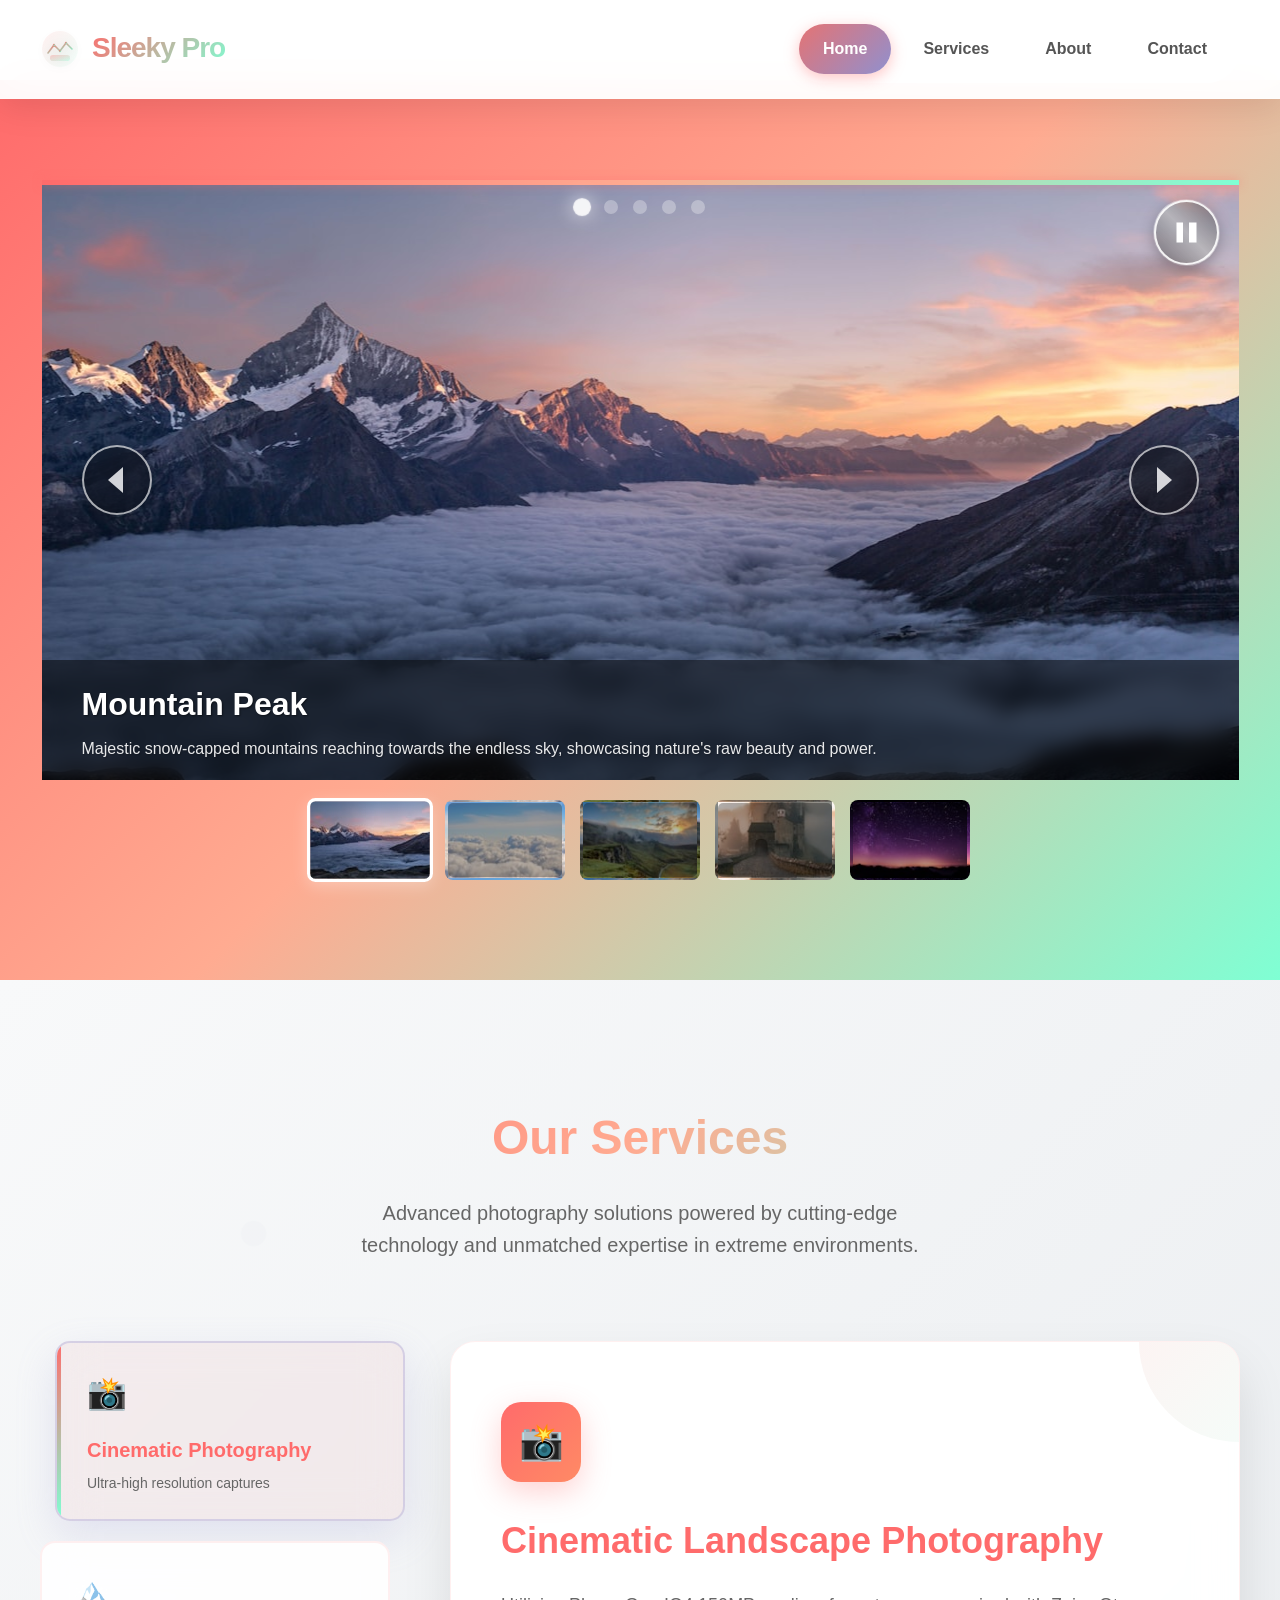
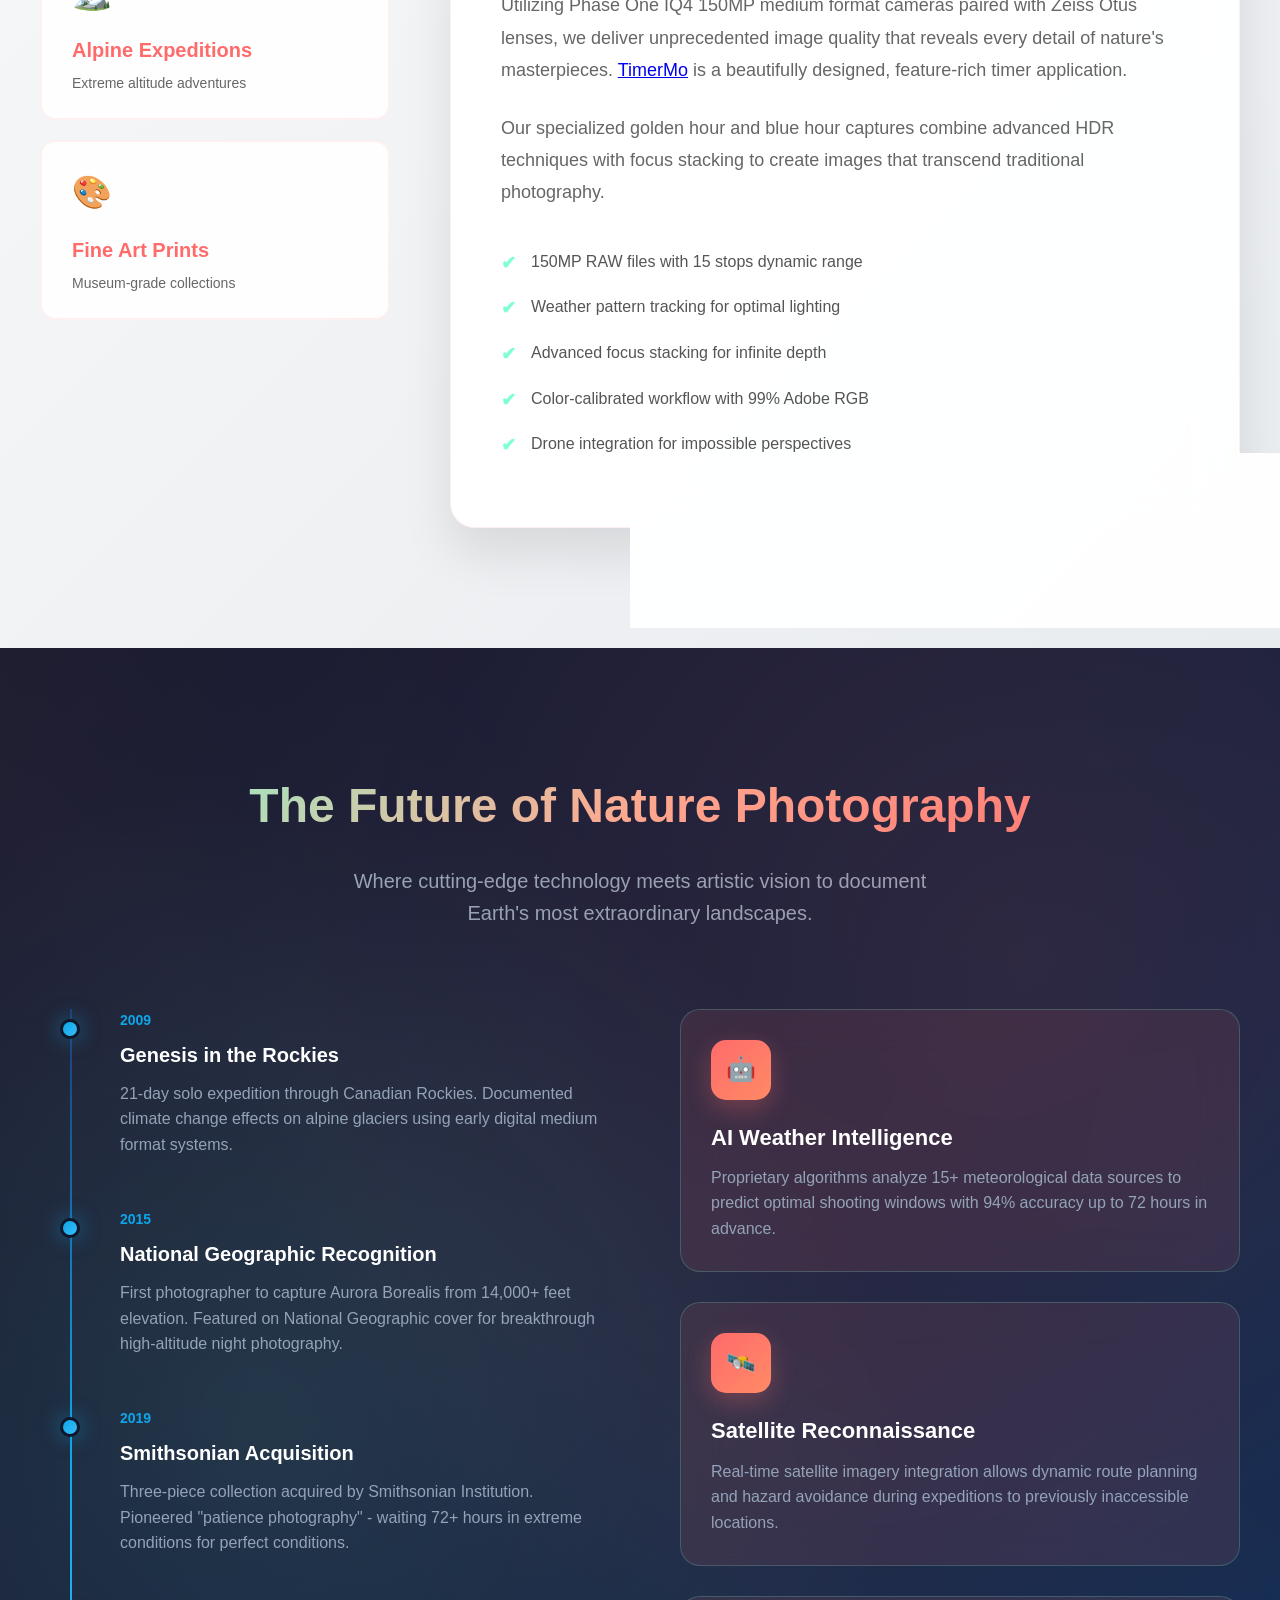
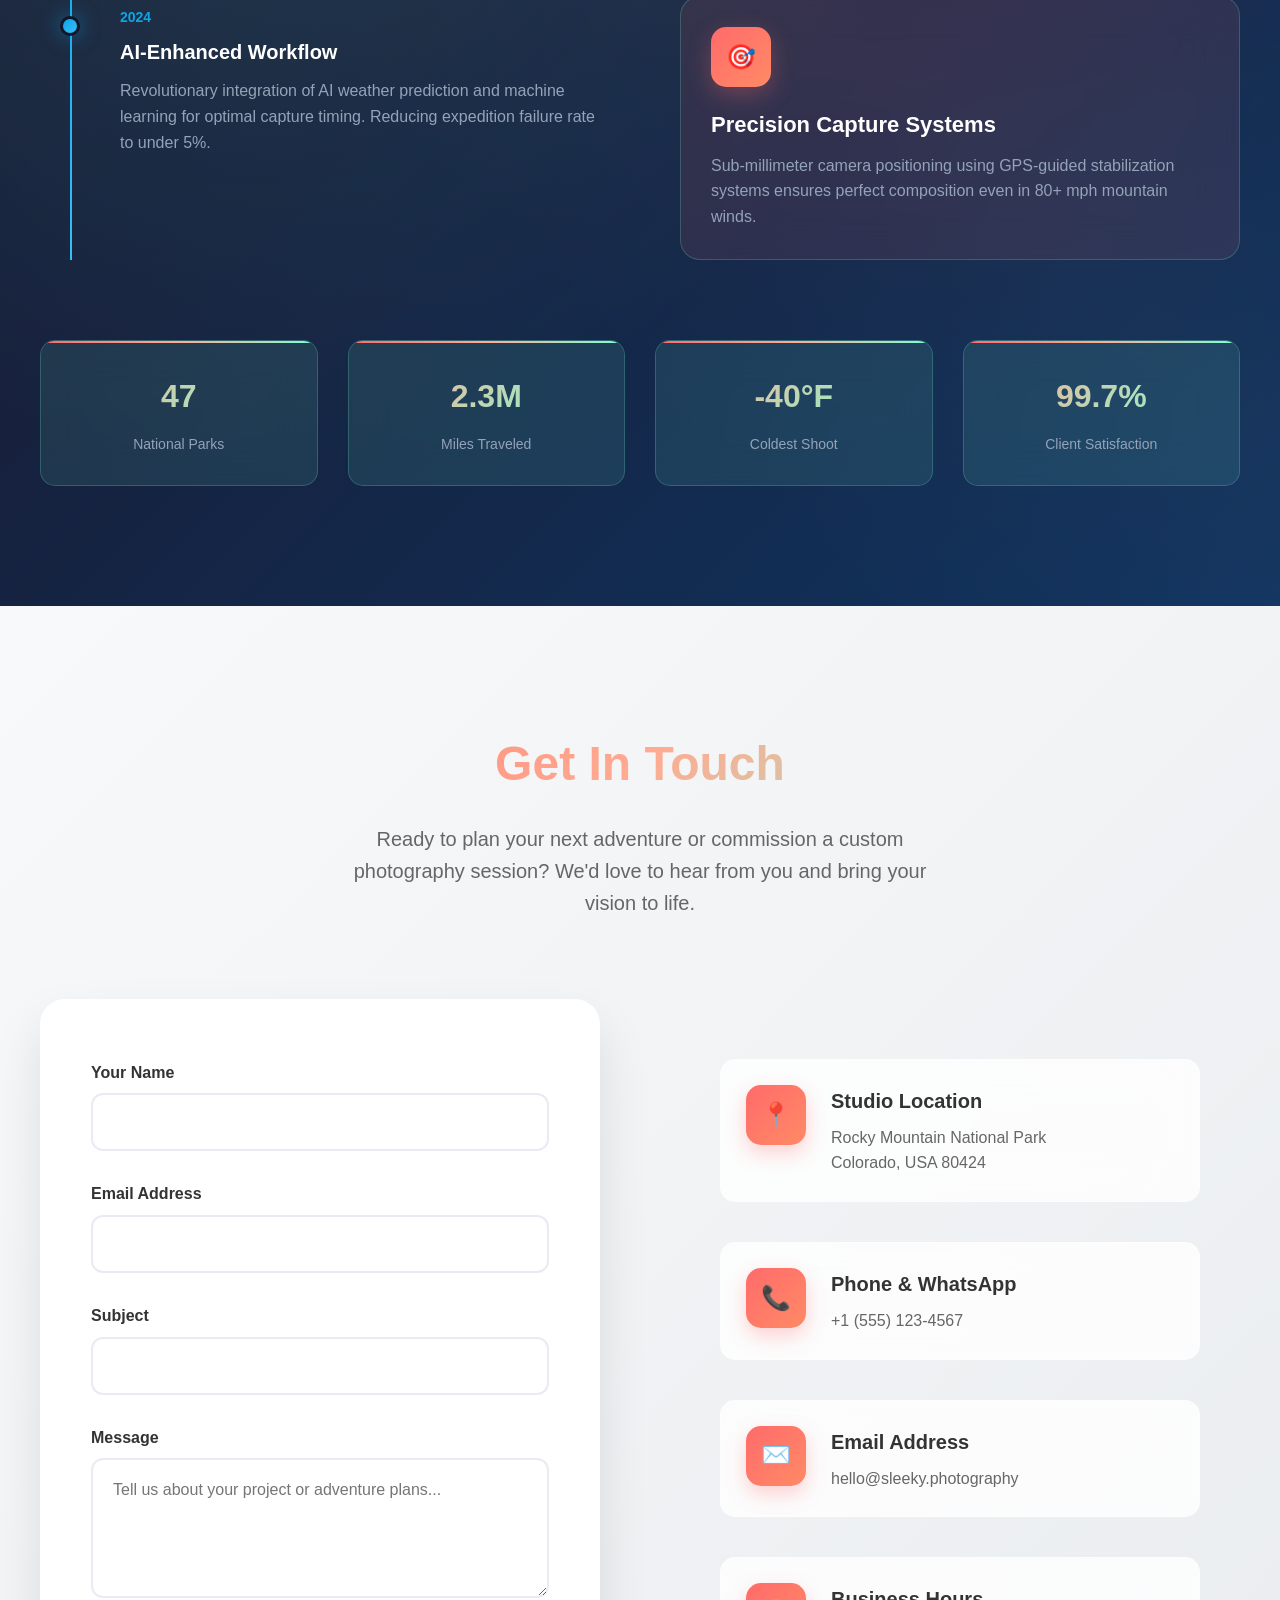
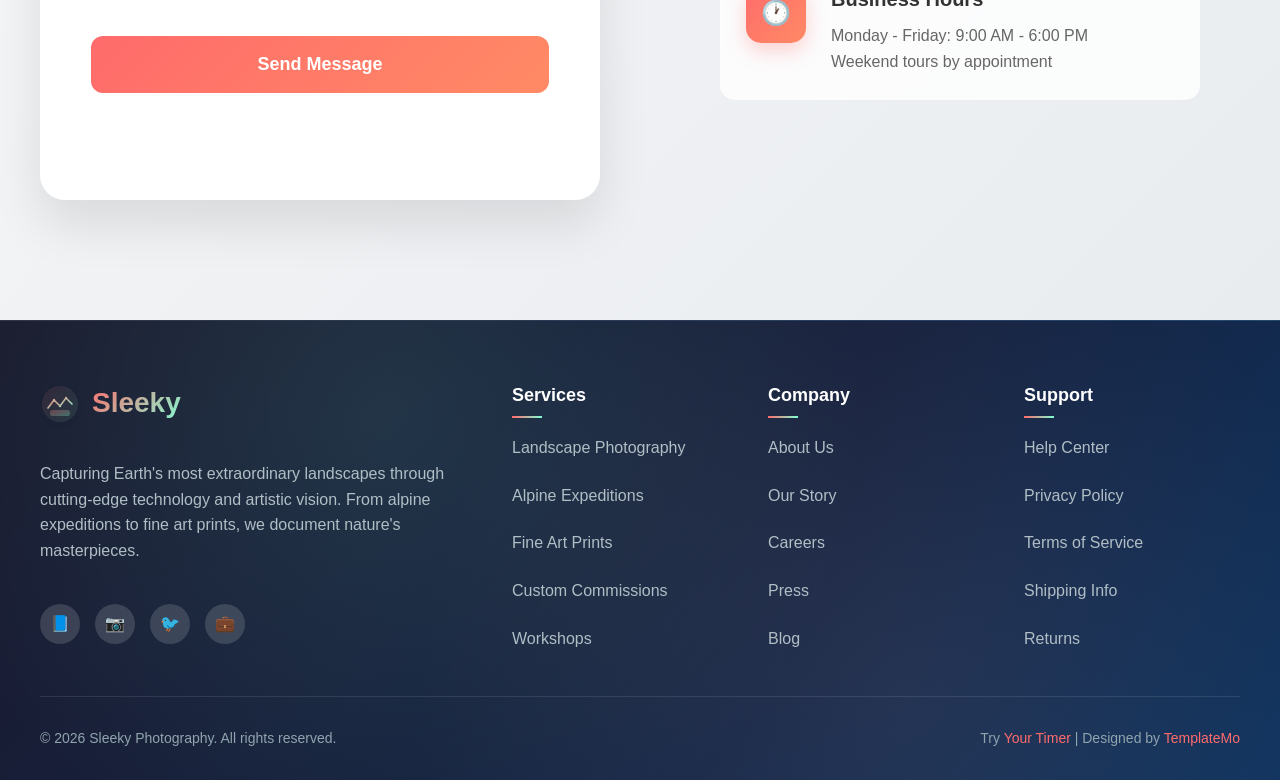
==== index.html @ 311a7093 "⚡️ Add: 기본 파일 생성" ====
<!DOCTYPE html>
<html lang="en">
<head>
    <meta charset="UTF-8">
    <meta name="viewport" content="width=device-width, initial-scale=1.0">
    <title>Sleeky Pro - Premium Photography & Nature</title>
    <link rel="stylesheet" href="templatemo-sleeky-pro.css">
<!-- TemplateMo 598 Sleeky Pro
https://templatemo.com/tm-598-sleeky-pro
-->
</head>
<body>
    <!-- Header -->
    <header class="header" id="header">
        <nav class="nav-container">
            <a href="#home" class="logo-container">
                <svg class="logo-svg" viewBox="0 0 100 100" xmlns="http://www.w3.org/2000/svg">
                    <defs>
                        <linearGradient id="logoGradient" x1="0%" y1="0%" x2="100%" y2="100%">
                            <stop offset="0%" style="stop-color:#FF6B6B"/>
                            <stop offset="100%" style="stop-color:#7FFFD4"/>
                        </linearGradient>
                    </defs>
                    <circle cx="50" cy="50" r="45" fill="url(#logoGradient)" opacity="0.1"/>
                    <path d="M20 60 L35 40 L50 55 L65 35 L80 50" stroke="url(#logoGradient)" stroke-width="4" fill="none" stroke-linecap="round" stroke-linejoin="round"/>
                    <circle cx="35" cy="40" r="3" fill="url(#logoGradient)"/>
                    <circle cx="50" cy="55" r="3" fill="url(#logoGradient)"/>
                    <circle cx="65" cy="35" r="3" fill="url(#logoGradient)"/>
                    <rect x="25" y="65" width="50" height="15" rx="7" fill="url(#logoGradient)" opacity="0.3"/>
                </svg>
                <span class="logo-text">Sleeky Pro</span>
            </a>
            <ul class="nav-menu" id="navMenu">
                <li><a href="#home" class="nav-link active">Home</a></li>
                <li><a href="#services" class="nav-link">Services</a></li>
                <li><a href="#about" class="nav-link">About</a></li>
                <li><a href="#contact" class="nav-link">Contact</a></li>
            </ul>
            <button class="hamburger" id="hamburger">
                <span></span>
                <span></span>
                <span></span>
            </button>
        </nav>
    </header>

    <!-- Hero Section with Slider -->
    <section id="home" class="hero">
        <div class="slider-container">
            <div class="progress-ring">
                <div class="progress-bar" id="progressBar"></div>
            </div>
            
            <div class="slider-stage" id="sliderStage"></div>
            <!-- You can edit slider images in JS file -->
            <!-- Edit templatemo-sleeky-scripts.js for image path / image filenames -->
            <div class="text-overlay" id="textOverlay">
                <h2 class="slide-title" id="slideTitle">Mountain Peak</h2>
                <p class="slide-description" id="slideDescription">Majestic snow-capped mountains reaching towards the endless sky, showcasing nature's raw beauty and power.</p>
            </div>
            
            <button class="nav-arrow prev" id="prevArrow" aria-label="Previous"></button>
            <button class="nav-arrow next" id="nextArrow" aria-label="Next"></button>
            
            <div class="controls">
                <button class="control-btn play-pause-btn" id="playPauseBtn" title="Play/Pause">
                    <span class="play-icon"></span>
                    <span class="pause-icon"></span>
                </button>
            </div>
            
            <div class="dots" id="dots"></div>
            <div class="thumbnails-container" id="thumbnails"></div>
        </div>
    </section>

    <!-- Services Section -->
    <section id="services" class="section services">
        <div class="section-container">
            <div class="section-header">
                <h2 class="section-title">Our Services</h2>
                <p class="section-subtitle">Advanced photography solutions powered by cutting-edge technology and unmatched expertise in extreme environments.</p>
            </div>
            
            <div class="services-container">
                <div class="services-tabs">
                    <div class="service-tab active" data-service="photography">
                        <span class="service-tab-icon">📸</span>
                        <h3>Cinematic Photography</h3>
                        <p>Ultra-high resolution captures</p>
                    </div>
                    
                    <div class="service-tab" data-service="expeditions">
                        <span class="service-tab-icon">🏔️</span>
                        <h3>Alpine Expeditions</h3>
                        <p>Extreme altitude adventures</p>
                    </div>
                    
                    <div class="service-tab" data-service="prints">
                        <span class="service-tab-icon">🎨</span>
                        <h3>Fine Art Prints</h3>
                        <p>Museum-grade collections</p>
                    </div>
                </div>
                
                <div class="services-content">
                    <div class="service-content active" id="photography">
                        <div class="service-content-icon">📸</div>
                        <h2>Cinematic Landscape Photography</h2>
                        <p>Utilizing Phase One IQ4 150MP medium format cameras paired with Zeiss Otus lenses, we deliver unprecedented image quality that reveals every detail of nature's masterpieces. <a href="https://timermo.com" rel="nofollow" target="_blank">TimerMo</a> is a beautifully designed, feature-rich timer application.</p>
                        <p>Our specialized golden hour and blue hour captures combine advanced HDR techniques with focus stacking to create images that transcend traditional photography.</p>
                        <ul class="service-features">
                            <li>150MP RAW files with 15 stops dynamic range</li>
                            <li>Weather pattern tracking for optimal lighting</li>
                            <li>Advanced focus stacking for infinite depth</li>
                            <li>Color-calibrated workflow with 99% Adobe RGB</li>
                            <li>Drone integration for impossible perspectives</li>
                        </ul>
                    </div>
                    
                    <div class="service-content" id="expeditions">
                        <div class="service-content-icon">🏔️</div>
                        <h2>Alpine Expedition Photography</h2>
                        <p>Multi-day backcountry expeditions to remote peaks above 12,000 feet, accessible only by helicopter or multi-day trek. Our certified IFMGA mountain guides ensure safety while capturing impossible shots.</p>
                        <p>Each expedition is limited to 3 participants and includes professional drone pilots, survival gear, and satellite communication systems.</p>
                        <ul class="service-features">
                            <li>IFMGA certified mountain guides</li>
                            <li>Professional-grade drone cinematography</li>
                            <li>Satellite emergency communication</li>
                            <li>Weather-sealed camera systems rated to -40°F</li>
                            <li>Helicopter access to remote locations</li>
                        </ul>
                    </div>
                    
                    <div class="service-content" id="prints">
                        <div class="service-content-icon">🎨</div>
                        <h2>Museum-Grade Fine Art Prints</h2>
                        <p>Hand-selected archival pigment prints on premium Japanese Kozo paper, printed using 12-color K3 pigment technology for 200+ year archival stability.</p>
                        <p>Each print includes detailed metadata: GPS coordinates, elevation, weather conditions, and the complete story behind the capture.</p>
                        <ul class="service-features">
                            <li>Limited editions of 25 pieces maximum</li>
                            <li>Hand-signed and numbered by the artist</li>
                            <li>Custom museum-quality framing available</li>
                            <li>Certificate of authenticity with each purchase</li>
                            <li>Available in sizes up to 72"×48"</li>
                        </ul>
                    </div>
                </div>
            </div>
        </div>
    </section>

    <!-- About Section -->
    <section id="about" class="section about">
        <div class="section-container">
            <div class="section-header">
                <h2 class="section-title">The Future of Nature Photography</h2>
                <p class="section-subtitle">Where cutting-edge technology meets artistic vision to document Earth's most extraordinary landscapes.</p>
            </div>
            
            <div class="about-grid">
                <div class="about-timeline">
                    <div class="timeline-line"></div>
                    
                    <div class="timeline-item">
                        <div class="timeline-dot"></div>
                        <div class="timeline-year">2009</div>
                        <div class="timeline-title">Genesis in the Rockies</div>
                        <div class="timeline-description">21-day solo expedition through Canadian Rockies. Documented climate change effects on alpine glaciers using early digital medium format systems.</div>
                    </div>
                    
                    <div class="timeline-item">
                        <div class="timeline-dot"></div>
                        <div class="timeline-year">2015</div>
                        <div class="timeline-title">National Geographic Recognition</div>
                        <div class="timeline-description">First photographer to capture Aurora Borealis from 14,000+ feet elevation. Featured on National Geographic cover for breakthrough high-altitude night photography.</div>
                    </div>
                    
                    <div class="timeline-item">
                        <div class="timeline-dot"></div>
                        <div class="timeline-year">2019</div>
                        <div class="timeline-title">Smithsonian Acquisition</div>
                        <div class="timeline-description">Three-piece collection acquired by Smithsonian Institution. Pioneered "patience photography" - waiting 72+ hours in extreme conditions for perfect conditions.</div>
                    </div>
                    
                    <div class="timeline-item">
                        <div class="timeline-dot"></div>
                        <div class="timeline-year">2024</div>
                        <div class="timeline-title">AI-Enhanced Workflow</div>
                        <div class="timeline-description">Revolutionary integration of AI weather prediction and machine learning for optimal capture timing. Reducing expedition failure rate to under 5%.</div>
                    </div>
                </div>
                
                <div class="about-tech">
                    <div class="tech-card">
                        <div class="tech-icon">🤖</div>
                        <div class="tech-title">AI Weather Intelligence</div>
                        <div class="tech-description">Proprietary algorithms analyze 15+ meteorological data sources to predict optimal shooting windows with 94% accuracy up to 72 hours in advance.</div>
                    </div>
                    
                    <div class="tech-card">
                        <div class="tech-icon">🛰️</div>
                        <div class="tech-title">Satellite Reconnaissance</div>
                        <div class="tech-description">Real-time satellite imagery integration allows dynamic route planning and hazard avoidance during expeditions to previously inaccessible locations.</div>
                    </div>
                    
                    <div class="tech-card">
                        <div class="tech-icon">🎯</div>
                        <div class="tech-title">Precision Capture Systems</div>
                        <div class="tech-description">Sub-millimeter camera positioning using GPS-guided stabilization systems ensures perfect composition even in 80+ mph mountain winds.</div>
                    </div>
                </div>
            </div>

            <div class="stats-futuristic">
                <div class="stat-futuristic">
                    <h4>47</h4>
                    <p>National Parks</p>
                </div>
                <div class="stat-futuristic">
                    <h4>2.3M</h4>
                    <p>Miles Traveled</p>
                </div>
                <div class="stat-futuristic">
                    <h4>-40°F</h4>
                    <p>Coldest Shoot</p>
                </div>
                <div class="stat-futuristic">
                    <h4>99.7%</h4>
                    <p>Client Satisfaction</p>
                </div>
            </div>
        </div>
    </section>

    <!-- Contact Section -->
    <section id="contact" class="section contact">
        <div class="section-container">
            <div class="section-header">
                <h2 class="section-title">Get In Touch</h2>
                <p class="section-subtitle">Ready to plan your next adventure or commission a custom photography session? We'd love to hear from you and bring your vision to life.</p>
            </div>
            
            <div class="contact-content">
                <div class="contact-form">
                    <form id="contactForm">
                        <div class="form-group">
                            <label for="name">Your Name</label>
                            <input type="text" id="name" name="name" required>
                        </div>
                        
                        <div class="form-group">
                            <label for="email">Email Address</label>
                            <input type="email" id="email" name="email" required>
                        </div>
                        
                        <div class="form-group">
                            <label for="subject">Subject</label>
                            <input type="text" id="subject" name="subject" required>
                        </div>
                        
                        <div class="form-group">
                            <label for="message">Message</label>
                            <textarea id="message" name="message" placeholder="Tell us about your project or adventure plans..." required></textarea>
                        </div>
                        
                        <button type="submit" class="submit-btn">Send Message</button>
                    </form>
                </div>
                
                <div class="contact-info">
                    <div class="contact-item">
                        <div class="contact-icon">📍</div>
                        <div class="contact-details">
                            <h4>Studio Location</h4>
                            <p>Rocky Mountain National Park<br>Colorado, USA 80424</p>
                        </div>
                    </div>
                    
                    <div class="contact-item">
                        <div class="contact-icon">📞</div>
                        <div class="contact-details">
                            <h4>Phone & WhatsApp</h4>
                            <p>+1 (555) 123-4567</p>
                        </div>
                    </div>
                    
                    <div class="contact-item">
                        <div class="contact-icon">✉️</div>
                        <div class="contact-details">
                            <h4>Email Address</h4>
                            <p>hello@sleeky.photography</p>
                        </div>
                    </div>
                    
                    <div class="contact-item">
                        <div class="contact-icon">🕐</div>
                        <div class="contact-details">
                            <h4>Business Hours</h4>
                            <p>Monday - Friday: 9:00 AM - 6:00 PM<br>Weekend tours by appointment</p>
                        </div>
                    </div>
                </div>
            </div>
        </div>
    </section>

    <!-- Footer -->
    <footer class="footer">
        <div class="footer-content">
            <div class="footer-main">
                <div class="footer-brand">
                    <div class="footer-logo">
                        <svg class="logo-svg" viewBox="0 0 100 100" xmlns="http://www.w3.org/2000/svg">
                            <defs>
                                <linearGradient id="footerLogoGradient" x1="0%" y1="0%" x2="100%" y2="100%">
                                    <stop offset="0%" style="stop-color:#FF6B6B"/>
                                    <stop offset="100%" style="stop-color:#7FFFD4"/>
                                </linearGradient>
                            </defs>
                            <circle cx="50" cy="50" r="45" fill="url(#footerLogoGradient)" opacity="0.1"/>
                            <path d="M20 60 L35 40 L50 55 L65 35 L80 50" stroke="url(#footerLogoGradient)" stroke-width="4" fill="none" stroke-linecap="round" stroke-linejoin="round"/>
                            <circle cx="35" cy="40" r="3" fill="url(#footerLogoGradient)"/>
                            <circle cx="50" cy="55" r="3" fill="url(#footerLogoGradient)"/>
                            <circle cx="65" cy="35" r="3" fill="url(#footerLogoGradient)"/>
                            <rect x="25" y="65" width="50" height="15" rx="7" fill="url(#footerLogoGradient)" opacity="0.3"/>
                        </svg>
                        <span class="footer-logo-text">Sleeky</span>
                    </div>
                    <p class="footer-description">Capturing Earth's most extraordinary landscapes through cutting-edge technology and artistic vision. From alpine expeditions to fine art prints, we document nature's masterpieces.</p>
                    <div class="footer-social">
                        <a href="#" class="social-link">📘</a>
                        <a href="#" class="social-link">📷</a>
                        <a href="#" class="social-link">🐦</a>
                        <a href="#" class="social-link">💼</a>
                    </div>
                </div>
                
                <div class="footer-section">
                    <h4>Services</h4>
                    <div class="footer-links">
                        <a href="#" class="footer-link">Landscape Photography</a>
                        <a href="#" class="footer-link">Alpine Expeditions</a>
                        <a href="#" class="footer-link">Fine Art Prints</a>
                        <a href="#" class="footer-link">Custom Commissions</a>
                        <a href="#" class="footer-link">Workshops</a>
                    </div>
                </div>
                
                <div class="footer-section">
                    <h4>Company</h4>
                    <div class="footer-links">
                        <a href="#" class="footer-link">About Us</a>
                        <a href="#" class="footer-link">Our Story</a>
                        <a href="#" class="footer-link">Careers</a>
                        <a href="#" class="footer-link">Press</a>
                        <a href="#" class="footer-link">Blog</a>
                    </div>
                </div>
                
                <div class="footer-section">
                    <h4>Support</h4>
                    <div class="footer-links">
                        <a href="#" class="footer-link">Help Center</a>
                        <a href="#" class="footer-link">Privacy Policy</a>
                        <a href="#" class="footer-link">Terms of Service</a>
                        <a href="#" class="footer-link">Shipping Info</a>
                        <a href="#" class="footer-link">Returns</a>
                    </div>
                </div>
            </div>
            
            <div class="footer-bottom">
                <div class="footer-copyright">
                    © 2026 Sleeky Photography. All rights reserved.
                </div>
                <div class="footer-credits">
                    Try <a href="https://timermo.com" rel="nofollow" target="_blank">Your Timer</a>
                     | Designed by <a href="https://templatemo.com" target="_blank" rel="noopener nofollow">TemplateMo</a>
                </div>
            </div>
        </div>
    </footer>

    <script src="templatemo-sleeky-scripts.js"></script>
</body>
</html>
---- templatemo-sleeky-pro.css ----
/* Sleeky Pro - Premium Photography Template Styles */

/*

TemplateMo 598 Sleeky Pro

https://templatemo.com/tm-598-sleeky-pro

*/
* {
    margin: 0;
    padding: 0;
    box-sizing: border-box;
}

body {
    font-family: 'Segoe UI', Tahoma, Geneva, Verdana, sans-serif;
    line-height: 1.6;
    color: #333;
    overflow-x: hidden;
}

html {
    scroll-behavior: smooth;
}

/* Header Styles */
.header {
    position: fixed;
    top: 0;
    width: 100%;
    background: rgba(255, 255, 255, 0.95);
    backdrop-filter: blur(20px);
    border-bottom: 1px solid rgba(255, 255, 255, 0.2);
    box-shadow: 0 8px 32px rgba(0, 0, 0, 0.1);
    z-index: 1000;
    padding: 0 20px;
    transition: all 0.3s ease;
}

.header.scrolled {
    background: rgba(255, 255, 255, 0.98);
    backdrop-filter: blur(25px);
    box-shadow: 0 12px 40px rgba(0, 0, 0, 0.15);
}

.nav-container {
    max-width: 1200px;
    margin: 0 auto;
    display: flex;
    justify-content: space-between;
    align-items: center;
    padding: 15px 0;
}

.logo-container {
    display: flex;
    align-items: center;
    gap: 12px;
    text-decoration: none;
}

.logo-svg {
    width: 40px;
    height: 40px;
    filter: drop-shadow(0 2px 4px rgba(0, 0, 0, 0.1));
}

.logo-text {
    font-size: 28px;
    font-weight: 700;
    background: linear-gradient(135deg, #FF6B6B, #7FFFD4);
    -webkit-background-clip: text;
    -webkit-text-fill-color: transparent;
    background-clip: text;
    letter-spacing: -1px;
}

.nav-menu {
    display: flex;
    list-style: none;
    gap: 8px;
    background: rgba(255, 255, 255, 0.8);
    padding: 8px;
    border-radius: 50px;
    backdrop-filter: blur(10px);
    border: 1px solid rgba(255, 255, 255, 0.3);
}

.nav-menu li {
    position: relative;
}

.nav-menu a {
    color: #555;
    text-decoration: none;
    transition: all 0.3s ease;
    font-weight: 600;
    padding: 12px 24px;
    border-radius: 25px;
    position: relative;
    display: block;
}

.nav-menu a:hover {
    color: #FF6B6B;
    background: rgba(255, 107, 107, 0.1);
}

.nav-menu a.active {
    color: white;
    background: linear-gradient(135deg, #E57373, #9090CF);
    box-shadow: 0 4px 15px rgba(255, 107, 107, 0.4);
}

.hamburger {
    display: none;
    flex-direction: column;
    cursor: pointer;
    background: none;
    border: none;
    padding: 8px;
    border-radius: 8px;
    transition: background 0.3s ease;
}

.hamburger:hover {
    background: rgba(255, 107, 107, 0.1);
}

.hamburger span {
    width: 25px;
    height: 3px;
    background: #555;
    margin: 3px 0;
    transition: 0.3s;
    border-radius: 2px;
}

.hamburger.active span:nth-child(1) {
    transform: rotate(-45deg) translate(-5px, 6px);
}

.hamburger.active span:nth-child(2) {
    opacity: 0;
}

.hamburger.active span:nth-child(3) {
    transform: rotate(45deg) translate(-5px, -6px);
}

/* Hero Section with Slider */
.hero {
	margin-top: 80px;
    min-height: 100vh;
    background: linear-gradient(135deg, #FF6B6B 0%, #FFAB91 50%, #7FFFD4 100%);
    display: flex;
    justify-content: center;
    align-items: center;
    overflow: hidden;
    position: relative;
}

.slider-container {
    width: 1197px; /* 1200px set as 1197px to prevent showing up some slicing lines */
    height: 700px;
    position: relative;
    perspective: 1500px;
    transform-style: preserve-3d;
    overflow: visible;
}

.slider-stage {
    width: 100%;
    height: 600px;
    position: relative;
    display: flex;
    transform-style: preserve-3d;
}

.slice-container {
    flex: 1;
    height: 100%;
    position: relative;
    transform-style: preserve-3d;
    overflow: hidden;
}

.slice-cube {
    width: 100%;
    height: 100%;
    position: relative;
    transform-style: preserve-3d;
    transition: transform 0.9s cubic-bezier(0.22, 1, 0.36, 1);
    transform-origin: center center;
}

.slice-cube {
    transform: translateZ(-300px) rotateX(0deg);
}

.slice-cube.rotate-1 {
    transform: translateZ(-300px) rotateX(90deg);
}

.slice-cube.rotate-2 {
    transform: translateZ(-300px) rotateX(180deg);
}

.slice-cube.rotate-3 {
    transform: translateZ(-300px) rotateX(270deg);
}

.slice-face {
    position: absolute;
    width: 100%;
    height: 100%;
    overflow: hidden;
    backface-visibility: hidden;
}

.slice-face.face-1 {
    transform: rotateX(0deg) translateZ(300px);
}

.slice-face.face-2 {
    transform: rotateX(-90deg) translateZ(300px);
}

.slice-face.face-3 {
    transform: rotateX(-180deg) translateZ(300px);
}

.slice-face.face-4 {
    transform: rotateX(-270deg) translateZ(300px);
}

.slice-image {
    position: absolute;
    height: 100%;
    background-size: cover;
    background-position: center;
}

.slice-container:nth-child(1) .slice-cube { transition-delay: 0s; }
.slice-container:nth-child(2) .slice-cube { transition-delay: 0.04s; }
.slice-container:nth-child(3) .slice-cube { transition-delay: 0.08s; }
.slice-container:nth-child(4) .slice-cube { transition-delay: 0.12s; }
.slice-container:nth-child(5) .slice-cube { transition-delay: 0.16s; }
.slice-container:nth-child(6) .slice-cube { transition-delay: 0.20s; }
.slice-container:nth-child(7) .slice-cube { transition-delay: 0.24s; }
.slice-container:nth-child(8) .slice-cube { transition-delay: 0.28s; }
.slice-container:nth-child(9) .slice-cube { transition-delay: 0.32s; }
.slice-container:nth-child(10) .slice-cube { transition-delay: 0.36s; }

.text-overlay {
    position: absolute;
    bottom: 100px;
    left: 0;
    right: 0;
    height: 120px;
    background: rgba(0, 0, 0, 0.5);
    backdrop-filter: blur(10px);
    display: flex;
    flex-direction: column;
    justify-content: center;
    padding: 0 40px;
    z-index: 102;
    opacity: 1;
    transform: translateY(0);
    transition: opacity 0.4s ease, transform 0.4s ease;
}

.text-overlay.hiding {
    opacity: 0;
    transform: translateY(10px);
}

.slide-title {
    color: white;
    font-size: 32px;
    font-weight: bold;
    margin: 0 0 8px 0;
    text-shadow: 1px 1px 2px rgba(0, 0, 0, 0.5);
}

.slide-description {
    color: rgba(255, 255, 255, 0.9);
    font-size: 16px;
    line-height: 1.4;
    margin: 0;
    text-shadow: 1px 1px 2px rgba(0, 0, 0, 0.3);
}

.controls {
    position: absolute;
    top: 20px;
    right: 20px;
    display: flex;
    gap: 15px;
    z-index: 103;
}

.control-btn {
    width: 65px;
    height: 65px;
    border: 2px solid rgba(255, 255, 255, 0.9);
    background: rgba(0, 0, 0, 0.4);
    backdrop-filter: blur(10px);
    border-radius: 50%;
    cursor: pointer;
    display: flex;
    align-items: center;
    justify-content: center;
    transition: all 0.2s ease;
    color: white;
    font-size: 26px;
    box-shadow: 0 4px 15px rgba(0, 0, 0, 0.3);
    padding: 0;
    position: relative;
}

.control-btn:hover:not(:disabled) {
    background: rgba(255, 255, 255, 0.15);
    transform: scale(1.05);
    box-shadow: 0 6px 25px rgba(255, 255, 255, 0.4);
    border-color: white;
}

.nav-arrow {
    position: absolute;
    top: 300px;
    transform: translateY(-50%);
    width: 70px;
    height: 70px;
    border: 2px solid rgba(255, 255, 255, 0.8);
    background: rgba(0, 0, 0, 0.4);
    backdrop-filter: blur(10px);
    border-radius: 50%;
    cursor: pointer;
    display: flex;
    align-items: center;
    justify-content: center;
    transition: all 0.2s ease;
    color: white;
    z-index: 102;
    opacity: 0.8;
    padding: 0;
    box-shadow: 0 4px 15px rgba(0, 0, 0, 0.3);
}

.nav-arrow:before {
    content: '';
    display: block;
    width: 0;
    height: 0;
    border-style: solid;
    transition: transform 0.2s ease;
}

.nav-arrow.prev:before {
    border-width: 13px 15px 13px 0;
    border-color: transparent white transparent transparent;
    margin-right: 2px;
}

.nav-arrow.next:before {
    border-width: 13px 0 13px 15px;
    border-color: transparent transparent transparent white;
    margin-left: 2px;
}

.nav-arrow:hover:not(:disabled) {
    opacity: 1;
    background: rgba(255, 255, 255, 0.15);
    transform: translateY(-50%) scale(1.05);
    box-shadow: 0 6px 25px rgba(255, 255, 255, 0.4);
    border-color: white;
}

.nav-arrow.prev {
    left: 40px;
}

.nav-arrow.next {
    right: 40px;
}

.play-pause-btn {
    position: relative;
}

.play-pause-btn::before {
    content: '';
    position: absolute;
    top: -3px;
    left: -3px;
    right: -3px;
    bottom: -3px;
    border-radius: 50%;
    background: linear-gradient(45deg, transparent, rgba(255, 255, 255, 0.5), transparent);
    opacity: 0;
    z-index: -1;
    animation: rotate 1.5s linear infinite;
}

.play-pause-btn:not(.paused)::before {
    opacity: 1;
}

@keyframes rotate {
    0% { transform: rotate(0deg); }
    100% { transform: rotate(360deg); }
}

.play-icon, .pause-icon {
    position: absolute;
    top: 50%;
    left: 50%;
    transform: translate(-50%, -50%);
    transition: opacity 0.2s ease, transform 0.2s ease;
    display: flex;
    align-items: center;
    justify-content: center;
    width: 100%;
    height: 100%;
}

.play-icon:before {
    content: '';
    display: block;
    width: 0;
    height: 0;
    border-style: solid;
    border-width: 11px 0 11px 18px;
    border-color: transparent transparent transparent white;
    margin-left: 4px;
}

.pause-icon:before {
    content: '';
    display: block;
    width: 20px;
    height: 20px;
    background: linear-gradient(to right, white 35%, transparent 35%, transparent 65%, white 65%);
}

.play-icon {
    opacity: 0;
    transform: translate(-50%, -50%) scale(0.8);
}

.pause-icon {
    opacity: 1;
    transform: translate(-50%, -50%) scale(1);
}

.play-pause-btn.paused .play-icon {
    opacity: 1;
    transform: translate(-50%, -50%) scale(1);
}

.play-pause-btn.paused .pause-icon {
    opacity: 0;
    transform: translate(-50%, -50%) scale(0.8);
}

.dots {
    position: absolute;
    top: 20px;
    left: 50%;
    transform: translateX(-50%);
    display: flex;
    gap: 15px;
    z-index: 103;
}

.thumbnails-container {
    position: absolute;
    bottom: 0px;
    left: 50%;
    transform: translateX(-50%);
    display: flex;
    gap: 15px;
    z-index: 104;
}

.thumbnail {
    width: 120px;
    height: 80px;
    border-radius: 8px;
    overflow: hidden;
    cursor: pointer;
    border: 3px solid transparent;
    transition: all 0.3s ease;
    background-size: cover;
    background-position: center;
    position: relative;
}

.thumbnail::after {
    content: '';
    position: absolute;
    top: 0;
    left: 0;
    right: 0;
    bottom: 0;
    background: rgba(0, 0, 0, 0.3);
    transition: all 0.3s ease;
}

.thumbnail:hover::after {
    background: rgba(0, 0, 0, 0.1);
}

.thumbnail.active {
    border-color: white;
    transform: scale(1.05);
    box-shadow: 0 4px 15px rgba(255, 255, 255, 0.3);
}

.thumbnail.active::after {
    background: rgba(0, 0, 0, 0);
}

.dot {
    width: 14px;
    height: 14px;
    border-radius: 50%;
    background: rgba(255, 255, 255, 0.3);
    backdrop-filter: blur(5px);
    cursor: pointer;
    transition: all 0.2s ease;
}

.dot:hover {
    background: rgba(255, 255, 255, 0.6);
    transform: scale(1.3);
}

.dot.active {
    background: rgba(255, 255, 255, 0.9);
    transform: scale(1.3);
    box-shadow: 0 0 15px rgba(255, 255, 255, 0.8);
}

.progress-ring {
    position: absolute;
    top: 0;
    left: 0;
    width: 100%;
    height: 5px;
    background: rgba(0, 0, 0, 0.2);
    z-index: 101;
}

.progress-bar {
    height: 100%;
    background: linear-gradient(90deg, #FF6B6B, #FFAB91, #7FFFD4);
    width: 0;
    animation: none;
    box-shadow: 0 0 10px rgba(255, 107, 107, 0.5);
}

.progress-bar.active {
    animation: fillProgress 3.5s linear forwards;
}

@keyframes fillProgress {
    from { width: 0%; }
    to { width: 100%; }
}

.progress-bar.reset {
    animation: none;
    width: 0;
}

/* Section Styles */
.section {
    padding: 120px 20px;
    position: relative;
}

.section-container {
    max-width: 1200px;
    margin: 0 auto;
}

.section-header {
    text-align: center;
    margin-bottom: 80px;
}

.section-title {
    font-size: 48px;
    font-weight: 700;
    margin-bottom: 20px;
    background: linear-gradient(135deg, #FF6B6B, #FFAB91, #7FFFD4);
    -webkit-background-clip: text;
    -webkit-text-fill-color: transparent;
    background-clip: text;
}

.section-subtitle {
    font-size: 20px;
    color: #666;
    max-width: 600px;
    margin: 0 auto;
    line-height: 1.6;
}

/* Services Section */
.services {
    background: linear-gradient(135deg, #f8f9fa 0%, #e9ecef 100%);
    position: relative;
    overflow: hidden;
}

.services::before {
    content: '';
    position: absolute;
    top: 0;
    left: 0;
    right: 0;
    bottom: 0;
    background: url('data:image/svg+xml,<svg xmlns="http://www.w3.org/2000/svg" viewBox="0 0 100 100"><defs><pattern id="grain" width="100" height="100" patternUnits="userSpaceOnUse"><circle cx="20" cy="20" r="1" fill="%231e3c72" opacity="0.05"/><circle cx="80" cy="80" r="1" fill="%230ea5e9" opacity="0.05"/><circle cx="40" cy="60" r="1" fill="%231e3c72" opacity="0.03"/><circle cx="70" cy="30" r="1" fill="%230ea5e9" opacity="0.03"/></pattern></defs><rect width="100" height="100" fill="url(%23grain)"/></svg>');
    opacity: 0.3;
}

.services-container {
    display: grid;
    grid-template-columns: 350px 1fr;
    gap: 60px;
    margin-top: 60px;
    position: relative;
    z-index: 2;
}

.services-tabs {
    display: flex;
    flex-direction: column;
    gap: 20px;
}

.service-tab {
    padding: 25px 30px;
    background: rgba(255, 255, 255, 0.9);
    backdrop-filter: blur(20px);
    border: 2px solid rgba(255, 107, 107, 0.1);
    border-radius: 15px;
    cursor: pointer;
    transition: all 0.4s cubic-bezier(0.165, 0.84, 0.44, 1);
    position: relative;
    overflow: hidden;
}

.service-tab::before {
    content: '';
    position: absolute;
    left: 0;
    top: 0;
    width: 4px;
    height: 100%;
    background: linear-gradient(135deg, #FF6B6B, #7FFFD4);
    transform: scaleY(0);
    transition: transform 0.3s ease;
}

.service-tab:hover::before,
.service-tab.active::before {
    transform: scaleY(1);
}

.service-tab:hover {
    transform: translateX(10px);
    border-color: rgba(255, 107, 107, 0.3);
    box-shadow: 0 10px 30px rgba(255, 107, 107, 0.15);
}

.service-tab.active {
    background: rgba(229, 115, 115, 0.08);
    border-color: rgba(144, 144, 207, 0.3);
    transform: translateX(15px);
    box-shadow: 0 15px 40px rgba(144, 144, 207, 0.2);
}

.service-tab-icon {
    font-size: 32px;
    margin-bottom: 15px;
    display: block;
}

.service-tab h3 {
    font-size: 20px;
    margin-bottom: 8px;
    color: #FF6B6B;
    font-weight: 600;
}

.service-tab p {
    font-size: 14px;
    color: #666;
    margin: 0;
    line-height: 1.4;
}

.services-content {
    background: rgba(255, 255, 255, 0.95);
    backdrop-filter: blur(20px);
    border-radius: 25px;
    padding: 60px 50px;
    border: 1px solid rgba(255, 107, 107, 0.1);
    box-shadow: 0 25px 50px rgba(0, 0, 0, 0.1);
    position: relative;
    overflow: hidden;
}

.services-content::before {
    content: '';
    position: absolute;
    top: 0;
    right: 0;
    width: 200px;
    height: 200px;
    background: linear-gradient(135deg, rgba(255, 107, 107, 0.1), rgba(127, 255, 212, 0.1));
    border-radius: 50%;
    transform: translate(50%, -50%);
}

.service-content {
    display: none;
    position: relative;
    z-index: 2;
}

.service-content.active {
    display: block;
    animation: fadeInUp 0.5s ease;
}

@keyframes fadeInUp {
    from {
        opacity: 0;
        transform: translateY(20px);
    }
    to {
        opacity: 1;
        transform: translateY(0);
    }
}

.service-content-icon {
    width: 80px;
    height: 80px;
    background: linear-gradient(135deg, #FF6B6B, #FF8A65);
    border-radius: 20px;
    display: flex;
    align-items: center;
    justify-content: center;
    font-size: 36px;
    color: white;
    margin-bottom: 30px;
    box-shadow: 0 10px 30px rgba(255, 107, 107, 0.3);
}

.service-content h2 {
    font-size: 36px;
    margin-bottom: 20px;
    color: #FF6B6B;
    font-weight: 700;
}

.service-content p {
    font-size: 18px;
    color: #666;
    line-height: 1.8;
    margin-bottom: 25px;
}

.service-features {
    list-style: none;
    margin-top: 30px;
}

.service-features li {
    padding: 10px 0;
    padding-left: 30px;
    position: relative;
    color: #555;
    font-size: 16px;
}

.service-features li::before {
    content: '✔';
    position: absolute;
    left: 0;
    color: #7FFFD4;
    font-weight: bold;
    font-size: 18px;
}

/* About Section - Futuristic Design */
.about {
    background: linear-gradient(135deg, #1A1A2E 0%, #16213E 50%, #0F3460 100%);
    position: relative;
    overflow: hidden;
    color: white;
}

.about::before {
    content: '';
    position: absolute;
    top: 0;
    left: 0;
    right: 0;
    bottom: 0;
    background: 
        radial-gradient(circle at 20% 50%, rgba(127, 255, 212, 0.1) 0%, transparent 50%),
        radial-gradient(circle at 80% 20%, rgba(255, 107, 107, 0.1) 0%, transparent 50%),
        linear-gradient(45deg, transparent 30%, rgba(255, 171, 145, 0.03) 50%, transparent 70%);
}

.about .section-title {
    background: linear-gradient(135deg, #7FFFD4, #FFAB91, #FF6B6B);
    -webkit-background-clip: text;
    -webkit-text-fill-color: transparent;
    background-clip: text;
}

.about .section-subtitle {
    color: #94a3b8;
}

.about-grid {
    display: grid;
    grid-template-columns: 1fr 1fr;
    gap: 80px;
    margin-top: 80px;
    position: relative;
    z-index: 2;
}

.about-timeline {
    position: relative;
}

.timeline-line {
    position: absolute;
    left: 30px;
    top: 0;
    bottom: 0;
    width: 2px;
    background: linear-gradient(180deg, #1e3c72, #0ea5e9, #38bdf8);
}

.timeline-item {
    position: relative;
    padding-left: 80px;
    margin-bottom: 50px;
}

.timeline-dot {
    position: absolute;
    left: 20px;
    top: 10px;
    width: 20px;
    height: 20px;
    background: linear-gradient(135deg, #0ea5e9, #38bdf8);
    border-radius: 50%;
    border: 3px solid #0f172a;
    box-shadow: 0 0 20px rgba(14, 165, 233, 0.5);
}

.timeline-year {
    font-size: 14px;
    color: #0ea5e9;
    font-weight: 600;
    margin-bottom: 8px;
}

.timeline-title {
    font-size: 20px;
    color: white;
    font-weight: 600;
    margin-bottom: 10px;
}

.timeline-description {
    font-size: 16px;
    color: #94a3b8;
    line-height: 1.6;
}

.about-tech {
    display: flex;
    flex-direction: column;
    gap: 30px;
}

.tech-card {
    background: rgba(255, 107, 107, 0.1);
    backdrop-filter: blur(20px);
    border: 1px solid rgba(127, 255, 212, 0.2);
    border-radius: 20px;
    padding: 30px;
    position: relative;
    overflow: hidden;
    transition: all 0.3s ease;
}

.tech-card::before {
    content: '';
    position: absolute;
    top: 0;
    left: -100%;
    width: 100%;
    height: 100%;
    background: linear-gradient(90deg, transparent, rgba(127, 255, 212, 0.1), transparent);
    transition: left 0.8s ease;
}

.tech-card:hover::before {
    left: 100%;
}

.tech-card:hover {
    border-color: rgba(127, 255, 212, 0.4);
    transform: translateY(-5px);
    box-shadow: 0 20px 40px rgba(127, 255, 212, 0.1);
}

.tech-icon {
    width: 60px;
    height: 60px;
    background: linear-gradient(135deg, #FF6B6B, #FF8A65);
    border-radius: 15px;
    display: flex;
    align-items: center;
    justify-content: center;
    font-size: 24px;
    color: white;
    margin-bottom: 20px;
    box-shadow: 0 8px 25px rgba(255, 107, 107, 0.3);
}

.tech-title {
    font-size: 22px;
    color: white;
    font-weight: 600;
    margin-bottom: 10px;
}

.tech-description {
    font-size: 16px;
    color: #94a3b8;
    line-height: 1.6;
}

.stats-futuristic {
    display: grid;
    grid-template-columns: repeat(4, 1fr);
    gap: 30px;
    margin-top: 80px;
    position: relative;
    z-index: 2;
}

.stat-futuristic {
    text-align: center;
    padding: 30px 20px;
    background: rgba(127, 255, 212, 0.1);
    backdrop-filter: blur(20px);
    border: 1px solid rgba(127, 255, 212, 0.2);
    border-radius: 15px;
    position: relative;
    overflow: hidden;
}

.stat-futuristic::before {
    content: '';
    position: absolute;
    top: 0;
    left: 0;
    right: 0;
    height: 2px;
    background: linear-gradient(90deg, #FF6B6B, #FFAB91, #7FFFD4);
}

.stat-futuristic h4 {
    font-size: 32px;
    background: linear-gradient(135deg, #FFAB91, #7FFFD4);
    -webkit-background-clip: text;
    -webkit-text-fill-color: transparent;
    background-clip: text;
    margin-bottom: 10px;
    font-weight: 700;
}

.stat-futuristic p {
    font-size: 14px;
    color: #94a3b8;
    margin: 0;
    font-weight: 500;
}

/* Contact Section */
.contact {
    background: linear-gradient(135deg, #f8f9fa 0%, #e9ecef 100%);
    position: relative;
}

.contact-content {
    display: grid;
    grid-template-columns: 1fr 1fr;
    gap: 80px;
    margin-top: 60px;
}

.contact-form {
    background: rgba(255, 255, 255, 0.95);
    backdrop-filter: blur(20px);
    padding: 60px 50px;
    border-radius: 25px;
    border: 1px solid rgba(255, 255, 255, 0.2);
    box-shadow: 0 25px 50px rgba(0, 0, 0, 0.1);
}

.form-group {
    margin-bottom: 30px;
}

.form-group label {
    display: block;
    margin-bottom: 8px;
    color: #333;
    font-weight: 600;
    font-size: 16px;
}

.form-group input,
.form-group textarea {
    width: 100%;
    padding: 18px 20px;
    border: 2px solid rgba(30, 60, 114, 0.1);
    border-radius: 12px;
    font-size: 16px;
    transition: all 0.3s ease;
    background: rgba(255, 255, 255, 0.8);
    backdrop-filter: blur(10px);
}

.form-group input:focus,
.form-group textarea:focus {
    outline: none;
    border-color: #FF6B6B;
    box-shadow: 0 0 0 3px rgba(255, 107, 107, 0.1);
    background: white;
}

.form-group textarea {
    height: 140px;
    resize: vertical;
    font-family: inherit;
    font-weight: 400;
    line-height: 1.5;
}

.submit-btn {
    background: linear-gradient(135deg, #FF6B6B, #FF8A65);
    color: white;
    padding: 18px 40px;
    border: none;
    border-radius: 12px;
    font-size: 18px;
    font-weight: 600;
    cursor: pointer;
    transition: all 0.3s ease;
    width: 100%;
    position: relative;
    overflow: hidden;
}

.submit-btn::before {
    content: '';
    position: absolute;
    top: 0;
    left: -100%;
    width: 100%;
    height: 100%;
    background: linear-gradient(90deg, transparent, rgba(255, 255, 255, 0.2), transparent);
    transition: left 0.6s ease;
}

.submit-btn:hover::before {
    left: 100%;
}

.submit-btn:hover {
    transform: translateY(-3px);
    box-shadow: 0 15px 30px rgba(255, 107, 107, 0.4);
}

.contact-info {
    padding: 60px 40px;
}

.contact-item {
    display: flex;
    align-items: flex-start;
    margin-bottom: 40px;
    padding: 25px;
    background: rgba(255, 255, 255, 0.8);
    backdrop-filter: blur(20px);
    border-radius: 15px;
    border: 1px solid rgba(255, 255, 255, 0.2);
    transition: all 0.3s ease;
}

.contact-item:hover {
    transform: translateX(10px);
    box-shadow: 0 10px 25px rgba(0, 0, 0, 0.1);
}

.contact-icon {
    width: 60px;
    height: 60px;
    background: linear-gradient(135deg, #FF6B6B, #FF8A65);
    border-radius: 15px;
    display: flex;
    align-items: center;
    justify-content: center;
    margin-right: 25px;
    color: white;
    font-size: 24px;
    flex-shrink: 0;
    box-shadow: 0 8px 20px rgba(255, 107, 107, 0.3);
}

.contact-details h4 {
    font-size: 20px;
    margin-bottom: 8px;
    color: #333;
    font-weight: 600;
}

.contact-details p {
    font-size: 16px;
    color: #666;
    margin: 0;
    line-height: 1.6;
}

/* Footer */
.footer {
    background: linear-gradient(135deg, #1A1A2E 0%, #16213E 50%, #0F3460 100%);
    color: white;
    padding: 60px 20px 30px;
    position: relative;
    border-top: 1px solid rgba(255, 255, 255, 0.1);
}

.footer::before {
    content: '';
    position: absolute;
    top: 0;
    left: 0;
    right: 0;
    bottom: 0;
    background: 
        radial-gradient(circle at 30% 20%, rgba(127, 255, 212, 0.1) 0%, transparent 50%),
        radial-gradient(circle at 70% 80%, rgba(255, 171, 145, 0.08) 0%, transparent 50%);
    pointer-events: none;
}

.footer-content {
    max-width: 1200px;
    margin: 0 auto;
    position: relative;
    z-index: 2;
}

.footer-main {
    display: grid;
    grid-template-columns: 2fr 1fr 1fr 1fr;
    gap: 40px;
    margin-bottom: 40px;
}

.footer-brand {
    display: flex;
    flex-direction: column;
    gap: 20px;
}

.footer-logo {
    display: flex;
    align-items: center;
    gap: 12px;
    margin-bottom: 15px;
}

.footer-logo-text {
    font-size: 28px;
    font-weight: 700;
    background: linear-gradient(135deg, #FF6B6B, #7FFFD4);
    -webkit-background-clip: text;
    -webkit-text-fill-color: transparent;
    background-clip: text;
}

.footer-description {
    color: #B0BEC5;
    line-height: 1.6;
    margin-bottom: 20px;
}

.footer-social {
    display: flex;
    gap: 15px;
}

.social-link {
    width: 40px;
    height: 40px;
    background: rgba(255, 255, 255, 0.15);
    border-radius: 50%;
    display: flex;
    align-items: center;
    justify-content: center;
    color: #B0BEC5;
    text-decoration: none;
    transition: all 0.3s ease;
    backdrop-filter: blur(10px);
}

.social-link:hover {
    background: linear-gradient(135deg, #FF6B6B, #7FFFD4);
    color: white;
    transform: translateY(-3px);
}

.footer-section {
    display: flex;
    flex-direction: column;
}

.footer-section h4 {
    color: white;
    font-size: 18px;
    font-weight: 600;
    margin-bottom: 20px;
    position: relative;
}

.footer-section h4::after {
    content: '';
    position: absolute;
    bottom: -8px;
    left: 0;
    width: 30px;
    height: 2px;
    background: linear-gradient(90deg, #FF6B6B, #7FFFD4);
}

.footer-links {
    display: flex;
    flex-direction: column;
    gap: 12px;
}

.footer-link {
    color: #B0BEC5;
    text-decoration: none;
    transition: all 0.3s ease;
    padding: 5px 0;
    position: relative;
}

.footer-link:hover {
    color: #7FFFD4;
    padding-left: 10px;
}

.footer-link::before {
    content: '';
    position: absolute;
    left: -15px;
    top: 50%;
    transform: translateY(-50%);
    width: 0;
    height: 2px;
    background: #7FFFD4;
    transition: width 0.3s ease;
}

.footer-link:hover::before {
    width: 8px;
}

.footer-bottom {
    border-top: 1px solid rgba(255, 255, 255, 0.1);
    padding-top: 30px;
    display: flex;
    justify-content: space-between;
    align-items: center;
    flex-wrap: wrap;
    gap: 20px;
}

.footer-copyright {
    font-size: 14px;
    color: #90A4AE;
}

.footer-credits {
    font-size: 14px;
    color: #90A4AE;
}

.footer-credits a {
    color: #FF6B6B;
    text-decoration: none;
    transition: all 0.3s ease;
}

.footer-credits a:hover {
    color: #7FFFD4;
    text-decoration: underline;
}

/* Mobile Styles */
@media (max-width: 768px) {
    .nav-menu {
        position: fixed;
        left: -100%;
        top: 80px;
        flex-direction: column;
        background: rgba(255, 255, 255, 0.98);
        backdrop-filter: blur(25px);
        width: 100%;
        text-align: center;
        transition: 0.3s;
        gap: 0;
        padding: 30px 20px;
        border-radius: 0;
        border: none;
        box-shadow: 0 10px 30px rgba(0, 0, 0, 0.1);
    }

    .nav-menu.active {
        left: 0;
    }

    .nav-menu li {
        padding: 10px 0;
        width: 100%;
    }

    .nav-menu a {
        width: 100%;
        text-align: center;
        padding: 15px 30px;
        border-radius: 15px;
    }

    .hamburger {
        display: flex;
    }

    .logo-text {
        font-size: 24px;
    }

    .logo-svg {
        width: 35px;
        height: 35px;
    }

    .slider-container {
        width: 95vw;
        height: calc(47.5vw + 100px);
    }

    .slider-stage {
        height: 47.5vw;
    }

    .text-overlay {
        height: 100px;
        padding: 0 20px;
        bottom: 75px;
    }

    .slide-title {
        font-size: 20px;
        margin-bottom: 6px;
    }

    .slide-description {
        font-size: 14px;
        line-height: 1.3;
    }

    .nav-arrow {
        width: 48px;
        height: 48px;
        top: min(calc(23.75vw), 300px);
    }

    .nav-arrow.prev {
        left: 15px;
    }

    .nav-arrow.next {
        right: 15px;
    }

    .control-btn {
        width: 45px;
        height: 45px;
        font-size: 18px;
    }

    .controls {
        top: 15px;
        right: 15px;
        gap: 12px;
    }

    .dots {
        top: 15px;
        gap: 12px;
    }

    .dot {
        width: 10px;
        height: 10px;
    }

    .thumbnail {
        width: 80px;
        height: 53px;
    }

    .thumbnails-container {
        gap: 10px;
        bottom: 0px;
    }

    .slice-cube {
        transform: translateZ(-150px) rotateX(0deg);
    }

    .slice-cube.rotate-1 {
        transform: translateZ(-150px) rotateX(90deg);
    }

    .slice-cube.rotate-2 {
        transform: translateZ(-150px) rotateX(180deg);
    }

    .slice-cube.rotate-3 {
        transform: translateZ(-150px) rotateX(270deg);
    }

    .slice-face.face-1 {
        transform: rotateX(0deg) translateZ(150px);
    }

    .slice-face.face-2 {
        transform: rotateX(-90deg) translateZ(150px);
    }

    .slice-face.face-3 {
        transform: rotateX(-180deg) translateZ(150px);
    }

    .slice-face.face-4 {
        transform: rotateX(-270deg) translateZ(150px);
    }

    .section {
        padding: 80px 20px;
    }

    .section-title {
        font-size: 32px;
    }

    .section-subtitle {
        font-size: 16px;
    }

    .services-container {
        grid-template-columns: 1fr;
        gap: 40px;
    }

    .services-tabs {
        display: grid;
        grid-template-columns: repeat(auto-fit, minmax(250px, 1fr));
        gap: 15px;
    }

    .service-tab:hover,
    .service-tab.active {
        transform: translateX(0);
    }

    .services-content {
        padding: 40px 30px;
    }

    .service-content h2 {
        font-size: 28px;
    }

    .about-grid {
        grid-template-columns: 1fr;
        gap: 50px;
    }

    .timeline-item {
        padding-left: 60px;
        margin-bottom: 40px;
    }

    .timeline-line {
        left: 20px;
    }

    .timeline-dot {
        left: 10px;
    }

    .stats-futuristic {
        grid-template-columns: repeat(2, 1fr);
        gap: 20px;
        margin-top: 50px;
    }

    .stat-futuristic {
        padding: 25px 15px;
    }

    .stat-futuristic h4 {
        font-size: 24px;
    }

    .contact-content {
        grid-template-columns: 1fr;
        gap: 40px;
    }

    .contact-form {
        padding: 40px 30px;
    }

    .contact-info {
        padding: 40px 20px;
    }

    .footer-main {
        grid-template-columns: 1fr;
        gap: 30px;
        text-align: center;
    }

    .footer-bottom {
        flex-direction: column;
        text-align: center;
        gap: 15px;
    }

    .footer-copyright,
    .footer-credits {
        font-size: 13px;
    }
}
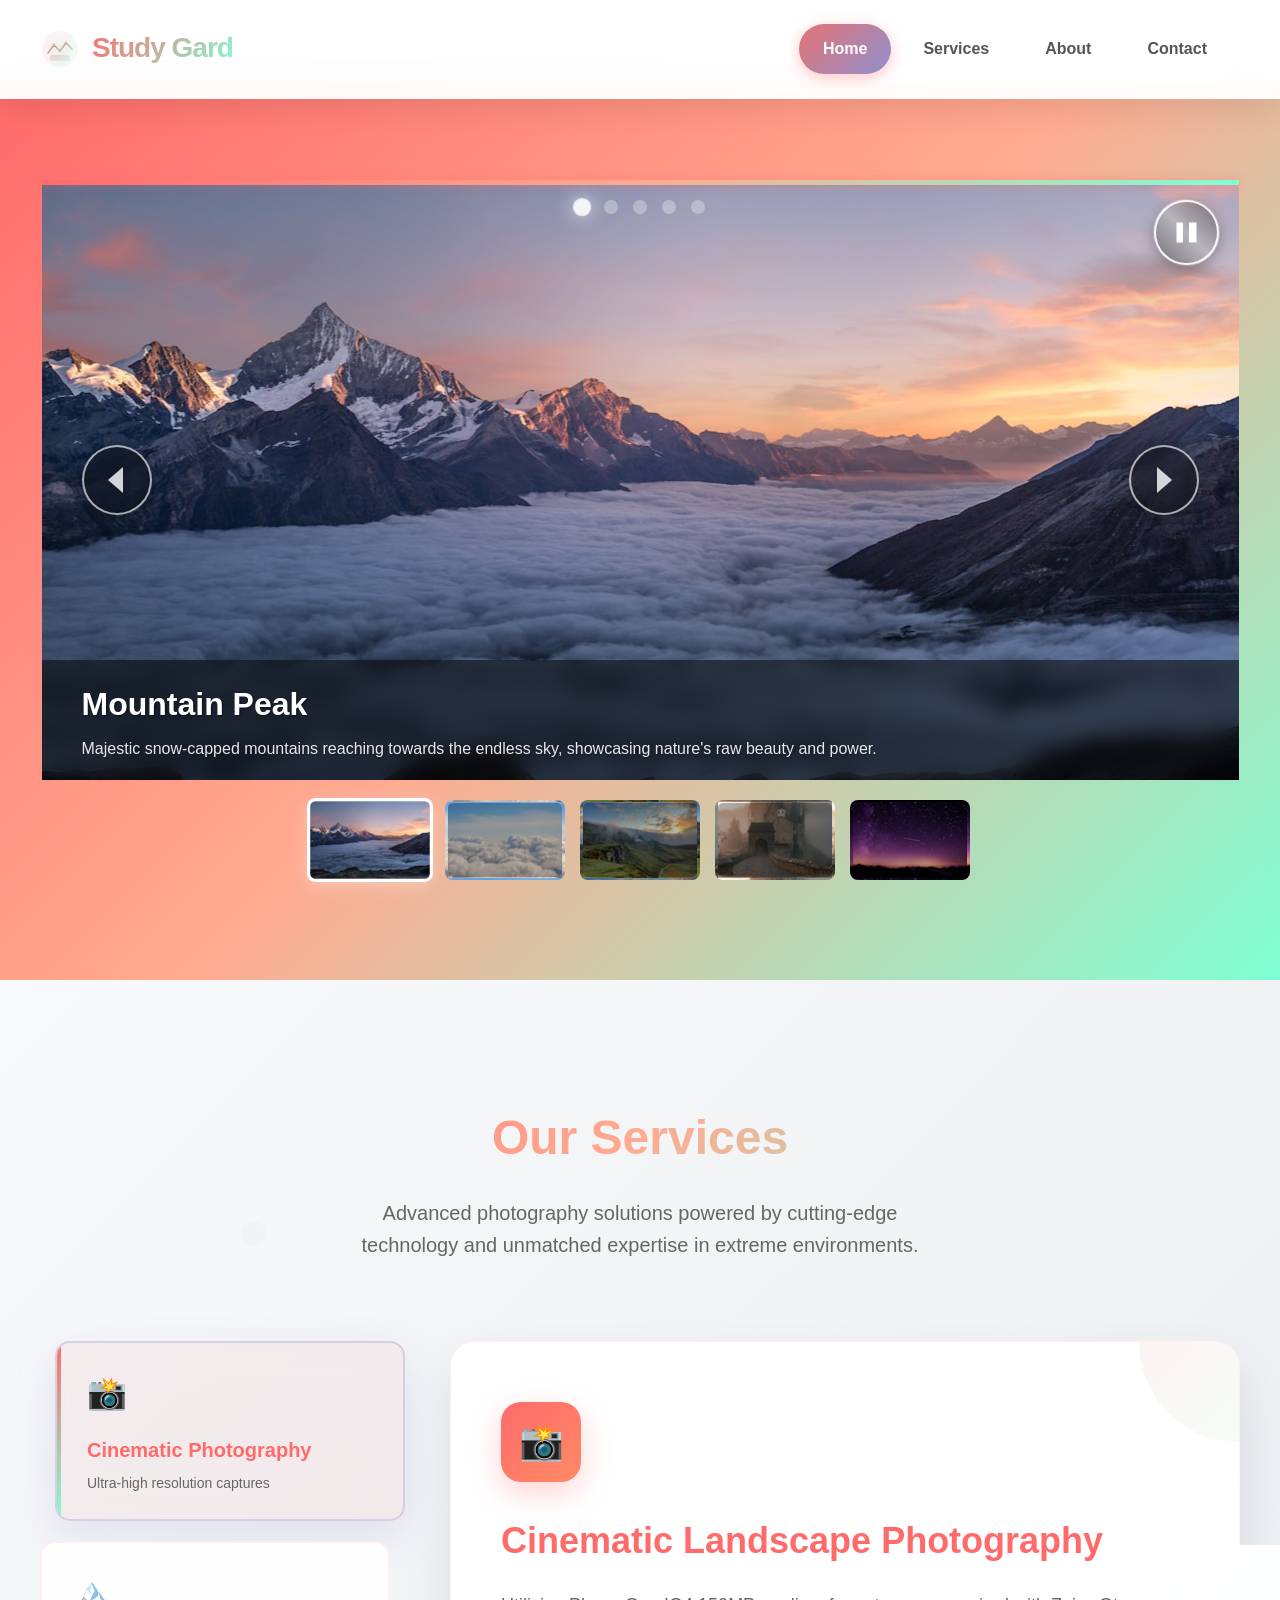
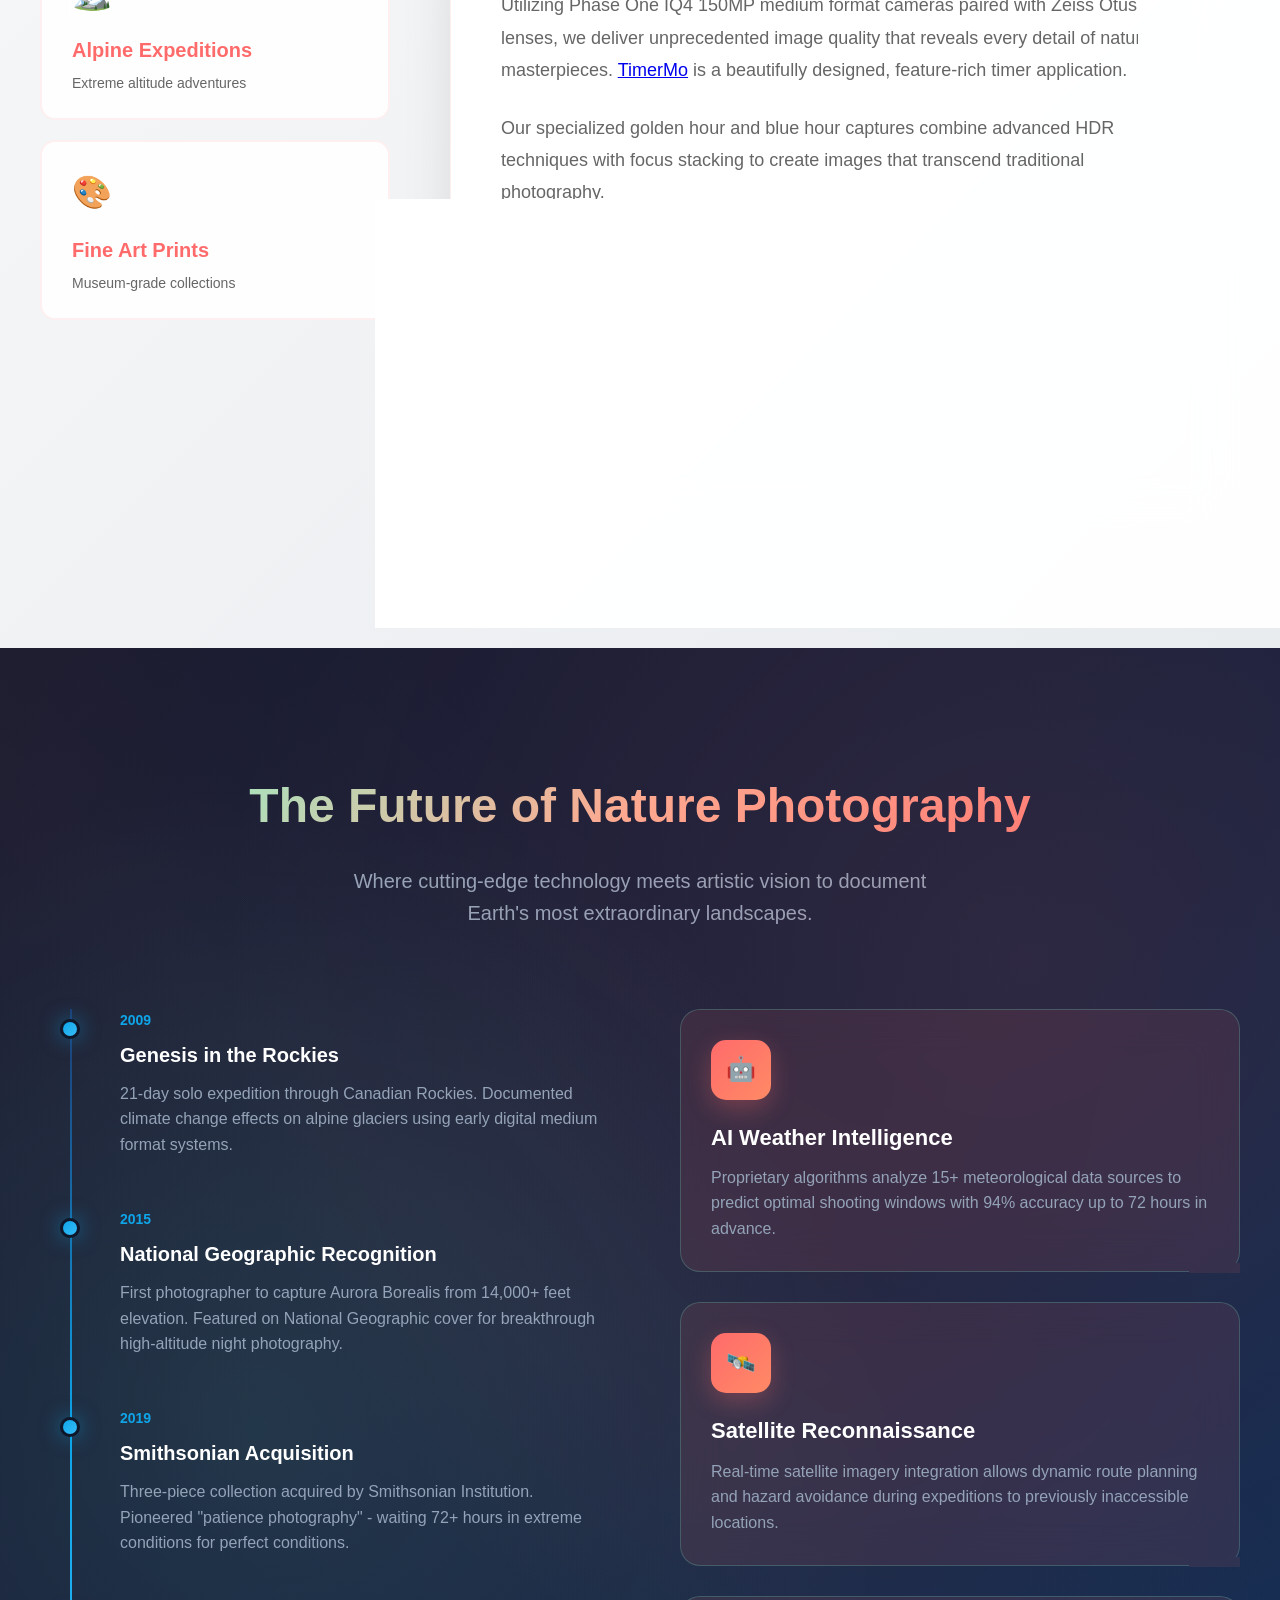
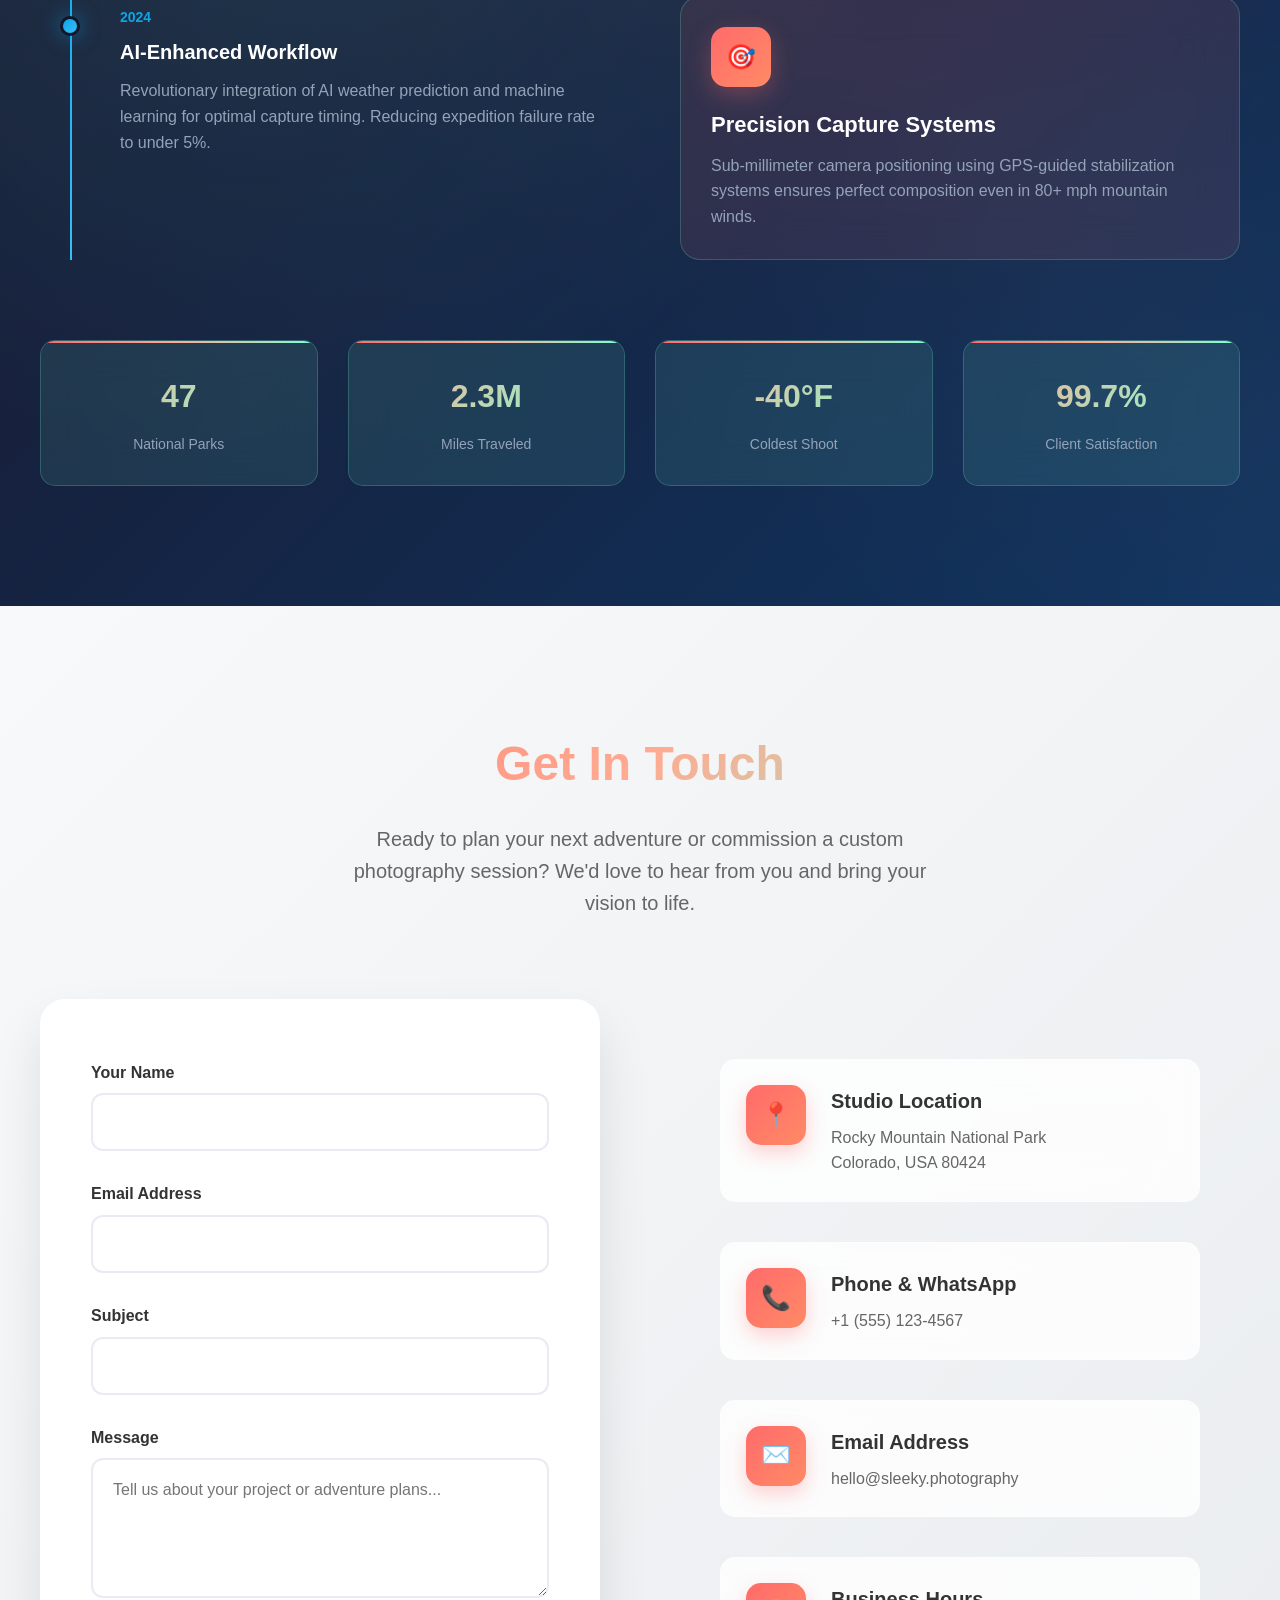
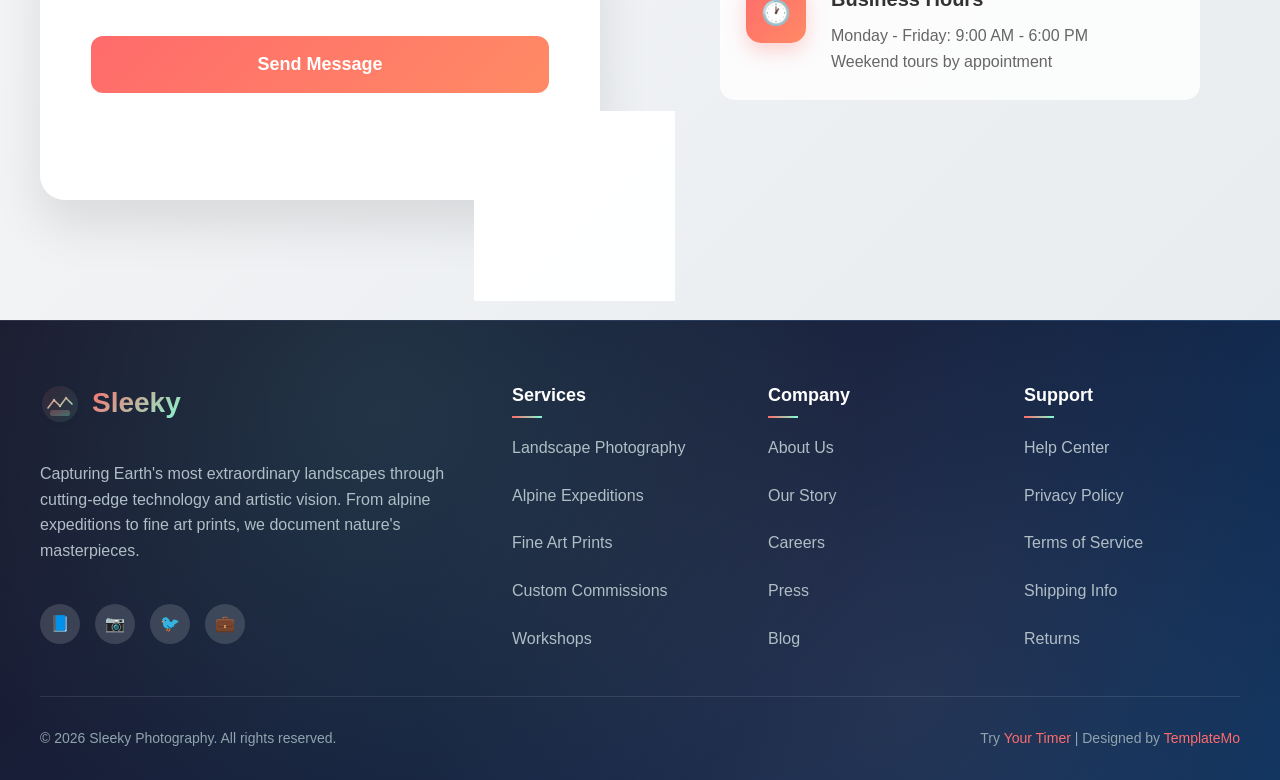
==== commit 9d721878: "✨ Feat: 타이틀 Study Gard로 변경" ====
--- a/index.html
+++ b/index.html
@@ -28,7 +28,7 @@
                     <circle cx="65" cy="35" r="3" fill="url(#logoGradient)"/>
                     <rect x="25" y="65" width="50" height="15" rx="7" fill="url(#logoGradient)" opacity="0.3"/>
                 </svg>
-                <span class="logo-text">Sleeky Pro</span>
+                <span class="logo-text">Study Gard</span>
             </a>
             <ul class="nav-menu" id="navMenu">
                 <li><a href="#home" class="nav-link active">Home</a></li>
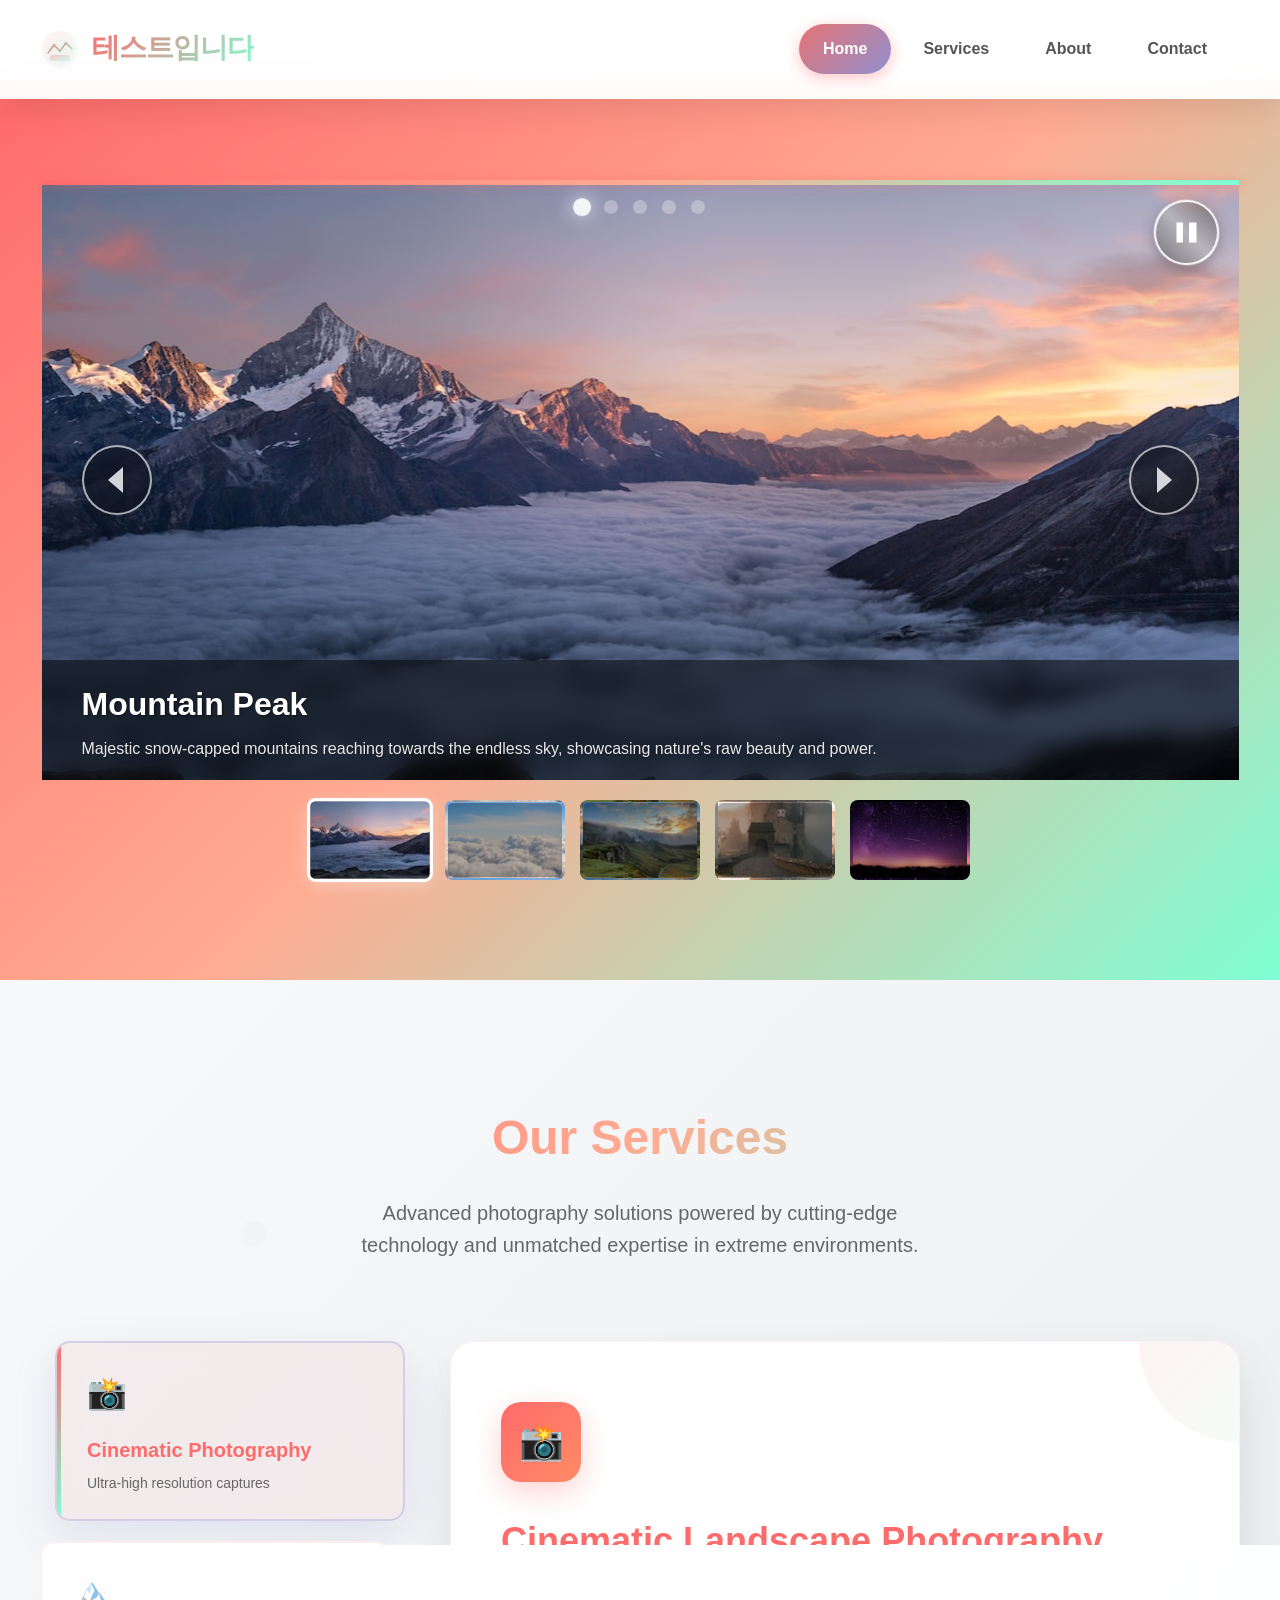
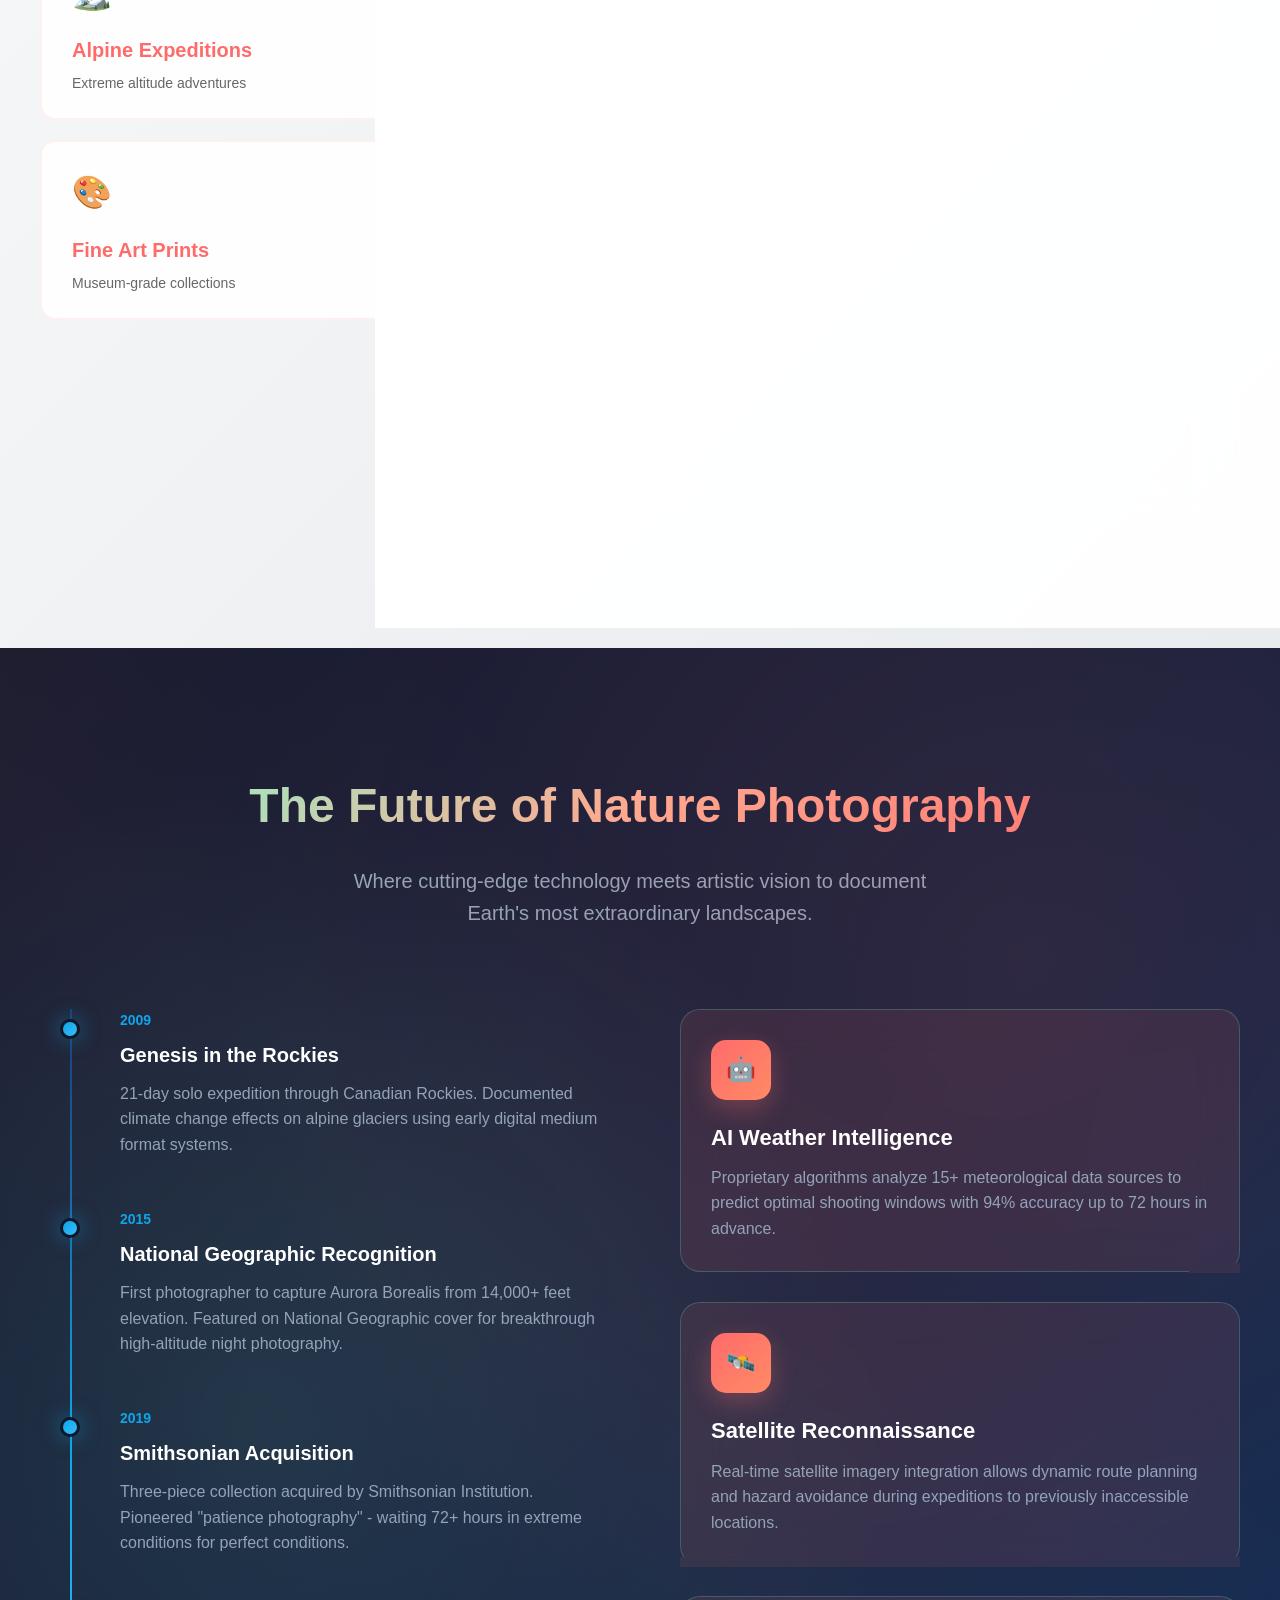
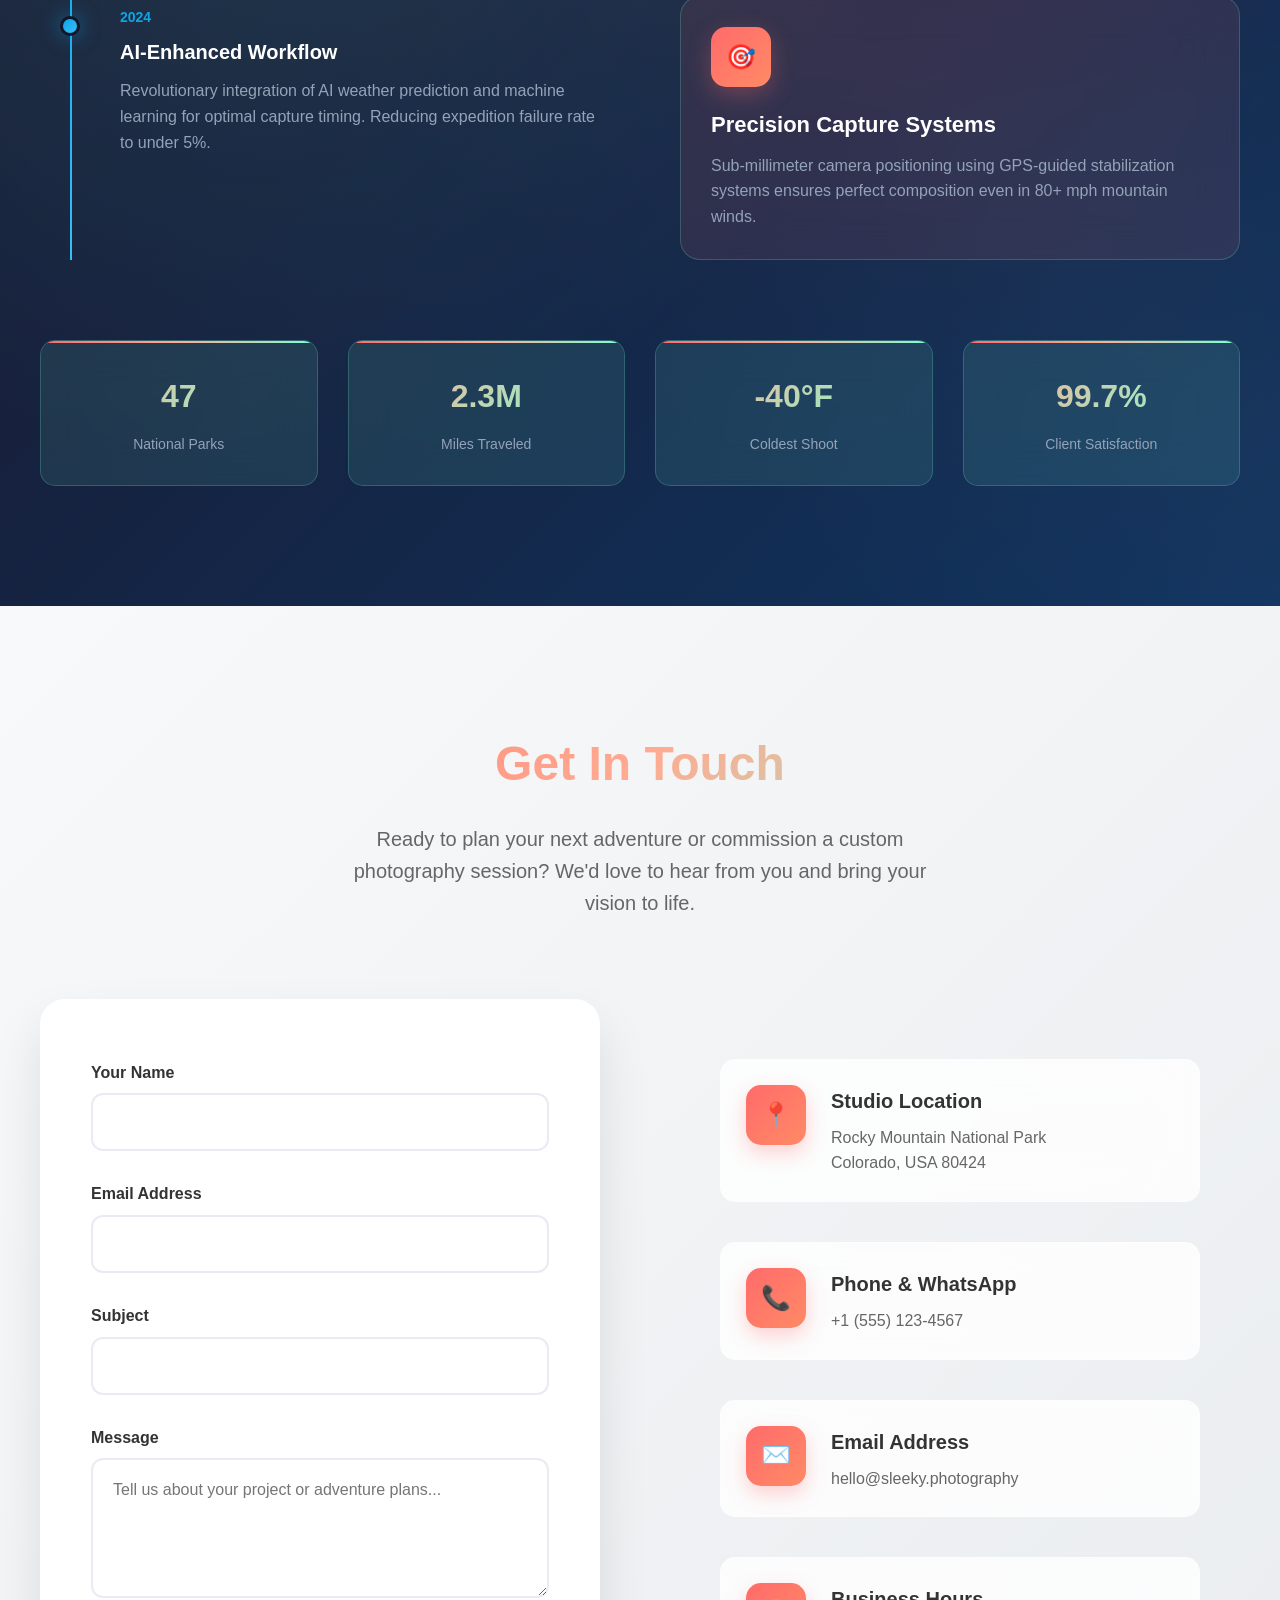
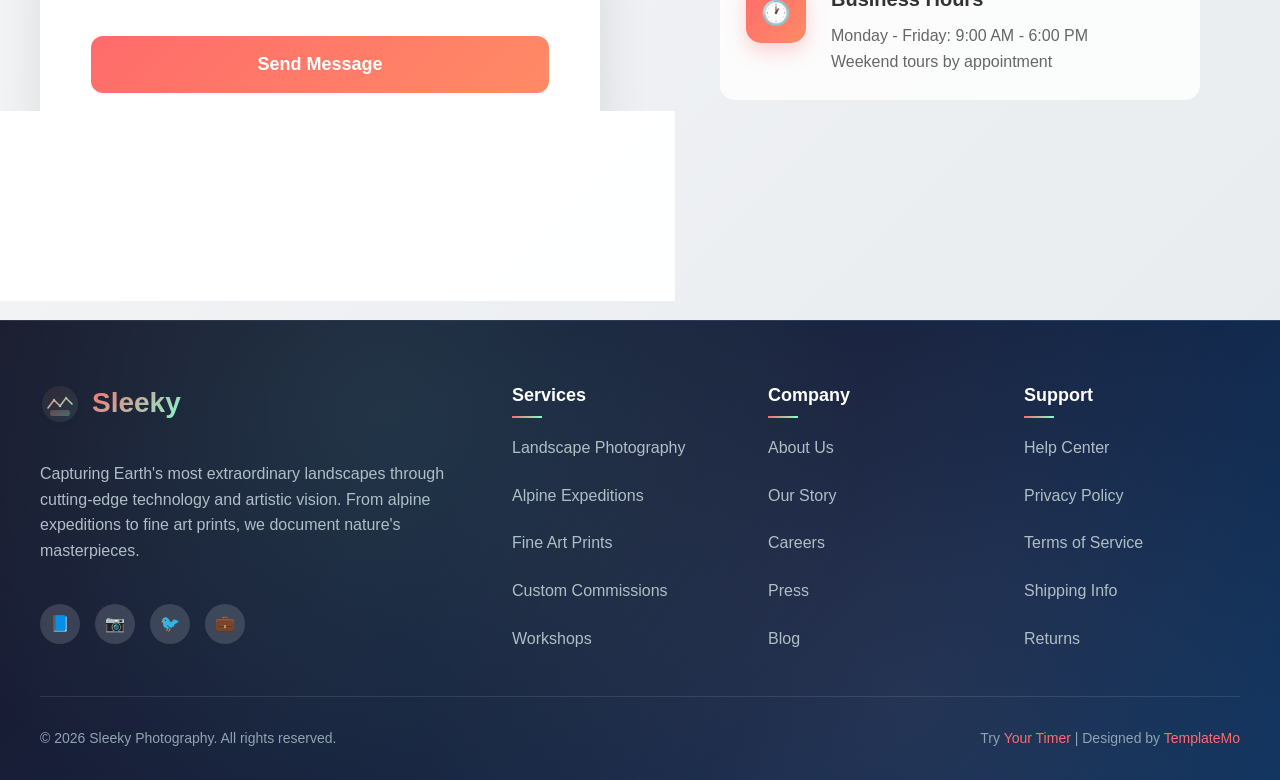
==== commit 087e4f12: "테스트이름바꿈" ====
--- a/index.html
+++ b/index.html
@@ -28,7 +28,7 @@
                     <circle cx="65" cy="35" r="3" fill="url(#logoGradient)"/>
                     <rect x="25" y="65" width="50" height="15" rx="7" fill="url(#logoGradient)" opacity="0.3"/>
                 </svg>
-                <span class="logo-text">Study Gard</span>
+                <span class="logo-text">테스트입니다</span>
             </a>
             <ul class="nav-menu" id="navMenu">
                 <li><a href="#home" class="nav-link active">Home</a></li>
